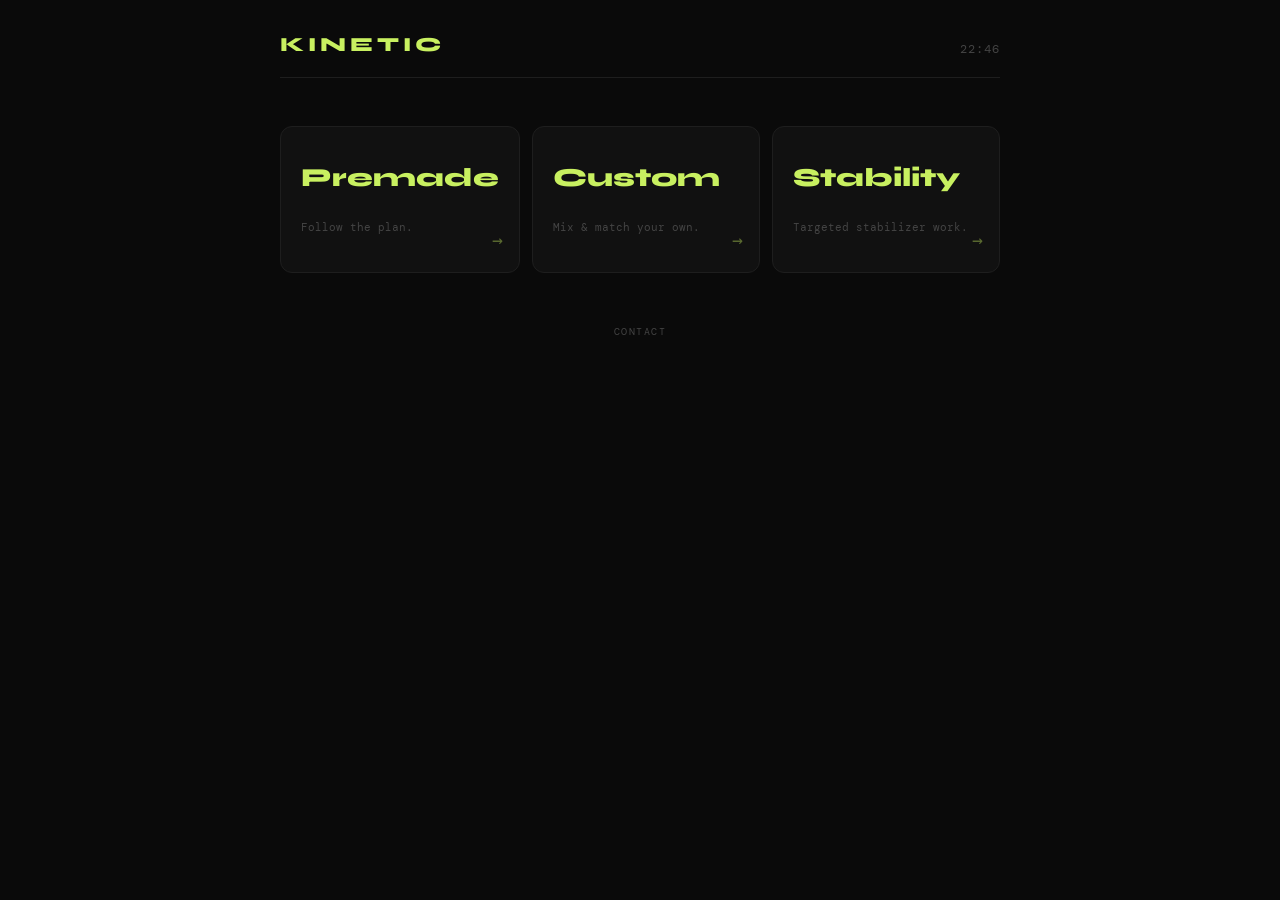
==== index.html @ b3df5d95 "add fav icon" ====
<!doctype html>
<html lang="en">
  <head>
    <meta charset="UTF-8" />
    <meta name="viewport" content="width=device-width, initial-scale=1.0" />
    <title>KINETIC</title>
    <link rel="stylesheet" href="style.css" />
    <link rel="icon" type="image/x-icon" href="kinetic.png" />
  </head>
  <body class="landing">
    <header>
      <div class="logo">KINETIC</div>
      <div id="clock">--:--</div>
    </header>

    <div class="container">
      <div class="landing-cards">
        <a href="premade.html" class="landing-card">
          <!-- <div class="card-eyebrow">PREMADE</div> -->
          <div class="card-title">Premade</div>
          <div class="card-desc">Follow the plan.</div>
          <span class="card-arrow">→</span>
        </a>
        <a href="builder.html" class="landing-card">
          <!-- <div class="card-eyebrow">BUILD</div> -->
          <div class="card-title">Custom</div>
          <div class="card-desc">Mix &amp; match your own.</div>
          <span class="card-arrow">→</span>
        </a>
        <a href="stability.html" class="landing-card">
          <div class="card-title">Stability</div>
          <div class="card-desc">Targeted stabilizer work.</div>
          <span class="card-arrow">→</span>
        </a>
      </div>
    </div>

    <button class="contact-btn" onclick="openContact()">contact</button>

    <div
      class="contact-overlay"
      id="contact-overlay"
      onclick="closeContact(event)"
    >
      <div class="contact-modal">
        <div class="contact-header">
          <span class="contact-title">Get in touch</span>
          <button class="contact-close" onclick="closeContact()">×</button>
        </div>
        <form id="contact-form" onsubmit="submitContact(event)">
          <input
            type="hidden"
            name="access_key"
            value="8ed04ea0-6265-4629-af50-b87884f7a27f"
          />
          <input type="hidden" name="subject" value="KINETIC — Contact" />
          <input
            class="contact-input"
            type="text"
            name="name"
            placeholder="your name"
            required
            autocomplete="off"
          />
          <input
            class="contact-input"
            type="email"
            name="email"
            placeholder="your email"
            required
            autocomplete="off"
          />
          <textarea
            class="contact-input contact-textarea"
            name="message"
            placeholder="message"
            required
          ></textarea>
          <button class="contact-submit" type="submit">send →</button>
        </form>
        <div class="contact-success" id="contact-success">message sent ✓</div>
      </div>
    </div>

    <script>
      function updateClock() {
        var now = new Date();
        document.getElementById("clock").textContent =
          String(now.getHours()).padStart(2, "0") +
          ":" +
          String(now.getMinutes()).padStart(2, "0");
      }
      updateClock();
      setInterval(updateClock, 10000);

      function openContact() {
        document.getElementById("contact-overlay").classList.add("open");
      }
      function closeContact(e) {
        if (
          !e ||
          e.target === document.getElementById("contact-overlay") ||
          !e.target.closest
        ) {
          document.getElementById("contact-overlay").classList.remove("open");
        }
      }
      async function submitContact(e) {
        e.preventDefault();
        var form = document.getElementById("contact-form");
        var btn = form.querySelector(".contact-submit");
        btn.textContent = "sending...";
        btn.disabled = true;
        var res = await fetch("https://api.web3forms.com/submit", {
          method: "POST",
          body: new FormData(form),
        });
        if (res.ok) {
          form.style.display = "none";
          document.getElementById("contact-success").style.display = "block";
        } else {
          btn.textContent = "try again";
          btn.disabled = false;
        }
      }
    </script>
  </body>
</html>
---- style.css ----
@import url("https://fonts.googleapis.com/css2?family=DM+Mono:wght@300;400;500&family=Syne:wght@700;800&display=swap");

*,
*::before,
*::after {
  box-sizing: border-box;
  margin: 0;
  padding: 0;
}

:root {
  --bg: #0a0a0a;
  --surface: #111;
  --line: #1e1e1e;
  --muted: #444;
  --text: #e8e4dc;
  --accent: #c8f060;
  --warn: #ff6b35;
  --done: #3a3a3a;
  --warn-surface: #130f0f;
  --warn-border: #2a1a1a;
  --warn-line: #1e1616;
}

body {
  background: var(--bg);
  color: var(--text);
  font-family: "DM Mono", monospace;
  min-height: 100vh;
  display: flex;
  flex-direction: column;
  align-items: center;
  padding: 0 16px 60px;
}

header {
  width: 100%;
  max-width: 480px;
  padding: 32px 0 20px;
  display: flex;
  justify-content: space-between;
  align-items: flex-end;
  border-bottom: 1px solid var(--line);
  margin-bottom: 28px;
}

.logo {
  font-family: "Syne", sans-serif;
  font-size: 20px;
  font-weight: 800;
  letter-spacing: 0.2em;
  color: var(--accent);
}

#clock {
  font-size: 12px;
  color: var(--muted);
  letter-spacing: 0.08em;
}

.slot-label {
  font-size: 10px;
  letter-spacing: 0.15em;
  text-transform: uppercase;
  color: var(--muted);
  margin-bottom: 10px;
}

.slot-title {
  font-family: "Syne", sans-serif;
  font-size: 28px;
  font-weight: 800;
  color: var(--accent);
  margin-bottom: 24px;
  line-height: 1;
}

.container {
  width: 100%;
  max-width: 480px;
}

/* TAB BAR */
.tabs {
  display: flex;
  gap: 6px;
  margin-bottom: 28px;
}

.tab {
  flex: 1;
  padding: 10px 8px;
  background: var(--surface);
  border: 1px solid var(--line);
  border-radius: 6px;
  font-family: "DM Mono", monospace;
  font-size: 11px;
  letter-spacing: 0.05em;
  color: var(--muted);
  cursor: pointer;
  text-align: center;
  transition: all 0.15s;
}

.tab:hover {
  border-color: #333;
  color: var(--text);
}

.tab.active {
  background: var(--accent);
  color: #0a0a0a;
  border-color: var(--accent);
  font-weight: 500;
}

/* EXERCISE BLOCK */
.block {
  margin-bottom: 6px;
}

.ex {
  background: var(--surface);
  border: 1px solid var(--line);
  border-radius: 8px;
  overflow: hidden;
  transition: border-color 0.2s;
}

.ex.done {
  opacity: 0.4;
}
.ex.done .ex-head {
  text-decoration: line-through;
  color: var(--muted);
}

.ex-head {
  display: flex;
  align-items: center;
  padding: 14px 16px;
  cursor: pointer;
  gap: 12px;
  user-select: none;
}

.ex-head:hover .ex-name {
  color: var(--accent);
}

.ex-num {
  font-size: 10px;
  color: var(--muted);
  width: 18px;
  flex-shrink: 0;
}

.ex-name {
  flex: 1;
  font-size: 14px;
  font-weight: 500;
  letter-spacing: 0.02em;
  transition: color 0.15s;
}

.ex-spec {
  font-size: 11px;
  color: var(--accent);
  letter-spacing: 0.04em;
  flex-shrink: 0;
}

.ex-done-btn {
  width: 22px;
  height: 22px;
  border-radius: 50%;
  border: 1.5px solid var(--muted);
  background: none;
  cursor: pointer;
  flex-shrink: 0;
  display: flex;
  align-items: center;
  justify-content: center;
  transition: all 0.15s;
  color: transparent;
  font-size: 11px;
}

.ex-done-btn:hover {
  border-color: var(--accent);
}
.ex.done .ex-done-btn {
  background: var(--done);
  border-color: var(--done);
  color: var(--muted);
}

.ex-notes {
  font-size: 10px;
  color: var(--muted);
  padding: 0 16px 12px 46px;
  line-height: 1.5;
  letter-spacing: 0.02em;
}

/* SECTION HEADERS */
.section-header {
  font-size: 9px;
  letter-spacing: 0.2em;
  color: var(--muted);
  text-transform: uppercase;
  padding: 20px 0 8px;
  border-bottom: 1px solid var(--line);
  margin-bottom: 6px;
}

.section-header.first {
  padding-top: 0;
}

.ex-rehab {
  border-left: 2px solid var(--accent);
}

/* DRAG */
.drag-handle {
  font-size: 13px;
  color: var(--text);
  opacity: 0.7;
  cursor: grab;
  flex-shrink: 0;
  width: 16px;
  text-align: center;
  touch-action: none;
  user-select: none;
  transition: opacity 0.15s;
}

.ex-head:hover .drag-handle {
  opacity: 1;
}

.block.dragging {
  opacity: 0.35;
}

.block.drag-over .ex {
  border-color: var(--accent);
}

.ex-custom {
  border-left: 2px solid var(--muted);
}

.ex-delete-btn {
  width: 18px;
  height: 18px;
  border: none;
  background: none;
  cursor: pointer;
  color: var(--muted);
  font-size: 14px;
  flex-shrink: 0;
  display: flex;
  align-items: center;
  justify-content: center;
  opacity: 0.4;
  padding: 0;
  transition: all 0.15s;
}

.ex-delete-btn:hover {
  color: var(--warn);
  opacity: 1;
}

/* ADD EXERCISE */
.add-ex-btn {
  display: block;
  width: 100%;
  margin-top: 6px;
  padding: 10px;
  background: none;
  border: 1px dashed var(--line);
  border-radius: 8px;
  color: var(--muted);
  font-family: "DM Mono", monospace;
  font-size: 11px;
  letter-spacing: 0.1em;
  cursor: pointer;
  transition: all 0.15s;
}

.add-ex-btn:hover {
  border-color: var(--accent);
  color: var(--accent);
}

.add-ex-form {
  margin-top: 6px;
  padding: 14px 16px;
  background: var(--surface);
  border: 1px solid var(--accent);
  border-radius: 8px;
  display: flex;
  flex-direction: column;
  gap: 12px;
}

.add-ex-input {
  background: none;
  border: none;
  border-bottom: 1px solid var(--line);
  color: var(--text);
  font-family: "DM Mono", monospace;
  font-size: 13px;
  padding: 6px 0;
  outline: none;
  width: 100%;
  transition: border-color 0.15s;
}

.add-ex-input:focus {
  border-bottom-color: var(--accent);
}

.add-ex-input::placeholder {
  color: var(--muted);
  font-size: 11px;
  letter-spacing: 0.05em;
}

.add-ex-actions {
  display: flex;
  gap: 8px;
  justify-content: flex-end;
}

.add-ex-confirm {
  padding: 6px 16px;
  background: var(--accent);
  color: #0a0a0a;
  border: none;
  border-radius: 4px;
  font-family: "DM Mono", monospace;
  font-size: 11px;
  font-weight: 500;
  cursor: pointer;
  letter-spacing: 0.05em;
}

.add-ex-cancel {
  padding: 6px 16px;
  background: none;
  color: var(--muted);
  border: 1px solid var(--line);
  border-radius: 4px;
  font-family: "DM Mono", monospace;
  font-size: 11px;
  cursor: pointer;
  letter-spacing: 0.05em;
  transition: color 0.15s;
}

.add-ex-cancel:hover {
  color: var(--text);
}

.hidden-note {
  font-size: 10px;
  color: var(--muted);
  letter-spacing: 0.1em;
  text-align: center;
  padding: 12px 0 4px;
  cursor: pointer;
  transition: color 0.15s;
}

.hidden-note:hover {
  color: var(--accent);
}

/* AVOID SECTION */
.avoid-block {
  margin-top: 24px;
  padding: 14px 16px;
  border: 1px solid var(--warn-border);
  border-radius: 8px;
  background: var(--warn-surface);
}

.avoid-label {
  font-size: 10px;
  letter-spacing: 0.15em;
  color: var(--warn);
  text-transform: uppercase;
  margin-bottom: 10px;
}

.avoid-item {
  font-size: 12px;
  color: #888;
  padding: 4px 0;
  border-bottom: 1px solid var(--warn-line);
  display: flex;
  gap: 8px;
  align-items: center;
}

.avoid-item:last-child {
  border-bottom: none;
}
.avoid-item::before {
  content: "—";
  color: var(--warn);
  opacity: 0.5;
}

/* PROGRESS BAR */
.progress-wrap {
  margin-bottom: 24px;
}

.progress-bar {
  height: 2px;
  background: var(--line);
  border-radius: 2px;
  overflow: hidden;
  margin-bottom: 6px;
}

.progress-fill {
  height: 100%;
  background: var(--accent);
  border-radius: 2px;
  transition: width 0.3s ease;
}

.progress-text {
  font-size: 11px;
  color: var(--muted);
}

/* SIGNAL */
.signal {
  display: flex;
  gap: 6px;
  margin-top: 28px;
}

.signal-item {
  flex: 1;
  padding: 12px 10px;
  background: var(--surface);
  border: 1px solid var(--line);
  border-radius: 6px;
  font-size: 11px;
  color: var(--muted);
  text-align: center;
  line-height: 1.4;
}

.signal-item strong {
  display: block;
  font-size: 10px;
  letter-spacing: 0.1em;
  text-transform: uppercase;
  color: #555;
  margin-bottom: 4px;
}

.reset-btn {
  display: block;
  width: 100%;
  margin-top: 20px;
  padding: 12px;
  background: none;
  border: 1px solid var(--line);
  border-radius: 6px;
  color: var(--muted);
  font-family: "DM Mono", monospace;
  font-size: 11px;
  letter-spacing: 0.1em;
  cursor: pointer;
  transition: all 0.15s;
}

.reset-btn:hover {
  border-color: #444;
  color: var(--text);
}

.hidden {
  display: none !important;
}

/* ─── LANDING PAGE ─────────────────────────────────────────────────────────── */

body.landing {
  padding-bottom: 40px;
}

body.landing .container {
  display: flex;
  flex-direction: column;
  max-width: 480px;
}

body.landing header {
  max-width: 480px;
}

.landing-cards {
  display: flex;
  flex-direction: column;
  gap: 12px;
  padding: 20px 0;
}

.landing-card {
  text-decoration: none;
  display: flex;
  flex-direction: row;
  align-items: center;
  background: var(--surface);
  border: 1px solid var(--line);
  border-radius: 12px;
  padding: 28px 24px;
  position: relative;
  transition: border-color 0.2s;
  gap: 16px;
}

@media (min-width: 640px) {
  body.landing .container,
  body.landing header {
    max-width: 720px;
  }

  .landing-cards {
    flex-direction: row;
  }

  .landing-card {
    flex: 1;
    flex-direction: column;
    align-items: flex-start;
    padding: 38px 20px 36px;
  }
}

.landing-card:hover {
  border-color: var(--accent);
}

.landing-card:active {
  opacity: 0.8;
}

.card-eyebrow {
  font-family: "DM Mono", monospace;
  font-size: 9px;
  letter-spacing: 0.2em;
  text-transform: uppercase;
  color: var(--muted);
  margin-bottom: 10px;
}

.card-title {
  font-family: "Syne", sans-serif;
  font-size: 22px;
  font-weight: 800;
  color: var(--accent);
  line-height: 1;
  margin-bottom: 6px;
}

@media (min-width: 640px) {
  .card-title {
    font-size: 26px;
    margin-bottom: 12px;
  }
}

.card-desc {
  font-family: "DM Mono", monospace;
  font-size: 11px;
  color: var(--muted);
  line-height: 1.5;
}

.card-arrow {
  margin-left: auto;
  font-size: 18px;
  color: var(--accent);
  opacity: 0.4;
  transition: opacity 0.15s;
  flex-shrink: 0;
}

.landing-card:hover .card-arrow {
  opacity: 1;
}

@media (min-width: 640px) {
  .card-arrow {
    position: absolute;
    right: 16px;
    bottom: 20px;
    margin-left: 0;
  }
}

/* ─── NAVIGATION ───────────────────────────────────────────────────────────── */

.back-btn {
  text-decoration: none;
  color: var(--muted);
  font-size: 18px;
  transition: color 0.15s;
  padding-right: 12px;
}

.back-btn:hover {
  color: var(--text);
}

/* ─── BUILDER — FILTER PILLS ───────────────────────────────────────────────── */

.filter-pills {
  display: flex;
  gap: 6px;
  flex-wrap: nowrap;
  overflow-x: auto;
  margin-bottom: 16px;
  scrollbar-width: none;
  -ms-overflow-style: none;
}

.filter-pills::-webkit-scrollbar {
  display: none;
}

.filter-pill {
  padding: 6px 12px;
  background: var(--surface);
  border: 1px solid var(--line);
  border-radius: 20px;
  font-family: "DM Mono", monospace;
  font-size: 10px;
  letter-spacing: 0.08em;
  color: var(--muted);
  cursor: pointer;
  transition: all 0.15s;
  flex-shrink: 0;
  white-space: nowrap;
}

.filter-pill:hover {
  border-color: #333;
  color: var(--text);
}

.filter-pill.active {
  background: var(--accent);
  color: #0a0a0a;
  border-color: var(--accent);
  font-weight: 500;
}

/* ─── BUILDER — SEARCH ─────────────────────────────────────────────────────── */

.search-wrap {
  position: relative;
  margin-bottom: 16px;
}

.search-input {
  width: 100%;
  background: var(--surface);
  border: 1px solid var(--line);
  border-radius: 8px;
  padding: 12px 16px;
  color: var(--text);
  font-family: "DM Mono", monospace;
  font-size: 13px;
  outline: none;
  transition: border-color 0.15s;
}

.search-input:focus {
  border-color: var(--accent);
}

.search-input::placeholder {
  color: var(--muted);
  font-size: 11px;
}

/* ─── BUILDER — RESULTS ────────────────────────────────────────────────────── */

.search-section {
  margin-top: 32px;
  border-top: 1px solid var(--line);
  padding-top: 24px;
}

.search-results {
  max-height: 340px;
  overflow-y: auto;
  margin-bottom: 8px;
  scrollbar-width: thin;
  scrollbar-color: var(--line) transparent;
}

.search-results::-webkit-scrollbar {
  width: 3px;
}

.search-results::-webkit-scrollbar-track {
  background: transparent;
}

.search-results::-webkit-scrollbar-thumb {
  background: var(--line);
  border-radius: 2px;
}

.result-item {
  display: flex;
  align-items: center;
  gap: 10px;
  padding: 10px 14px;
  background: var(--surface);
  border: 1px solid var(--line);
  border-radius: 6px;
  margin-bottom: 4px;
  cursor: pointer;
  transition: all 0.15s;
}

.result-item:hover {
  border-color: var(--accent);
}

.result-name {
  flex: 1;
  font-size: 13px;
  font-weight: 500;
  color: var(--text);
}

.result-muscle {
  font-size: 10px;
  letter-spacing: 0.08em;
  color: var(--muted);
  flex-shrink: 0;
}

.result-add {
  width: 22px;
  height: 22px;
  border-radius: 50%;
  border: 1.5px solid var(--muted);
  background: none;
  cursor: pointer;
  color: var(--muted);
  font-size: 14px;
  display: flex;
  align-items: center;
  justify-content: center;
  flex-shrink: 0;
  transition: all 0.15s;
}

.result-item:hover .result-add {
  border-color: var(--accent);
  color: var(--accent);
}

.results-count {
  font-size: 10px;
  color: var(--muted);
  letter-spacing: 0.1em;
  padding: 4px 0 8px;
}

.results-empty {
  font-size: 11px;
  color: var(--muted);
  text-align: center;
  padding: 20px 0;
}

/* ─── BUILDER — SESSION ────────────────────────────────────────────────────── */

.session-divider {
  font-size: 9px;
  letter-spacing: 0.2em;
  color: var(--muted);
  text-transform: uppercase;
  padding: 20px 0 12px;
  border-bottom: 1px solid var(--line);
  margin-bottom: 8px;
}

.empty-session {
  font-size: 11px;
  color: var(--muted);
  text-align: center;
  padding: 28px 0;
  letter-spacing: 0.05em;
}

.spec-edit-input {
  background: none;
  border: none;
  border-bottom: 1px solid var(--accent);
  color: var(--accent);
  font-family: "DM Mono", monospace;
  font-size: 11px;
  letter-spacing: 0.04em;
  outline: none;
  width: 80px;
  padding: 0;
}

/* ─── CONTACT ──────────────────────────────────────────────────────────────── */

.contact-btn {
  display: block;
  margin: 32px auto 0;
  padding: 0;
  background: none;
  border: none;
  color: var(--muted);
  font-family: "DM Mono", monospace;
  font-size: 10px;
  letter-spacing: 0.15em;
  text-transform: uppercase;
  cursor: pointer;
  transition: color 0.15s;
}

.contact-btn:hover {
  color: var(--text);
}

.contact-overlay {
  display: none;
  position: fixed;
  inset: 0;
  background: rgba(0, 0, 0, 0.7);
  z-index: 100;
  align-items: center;
  justify-content: center;
  padding: 24px;
}

.contact-overlay.open {
  display: flex;
}

.contact-modal {
  background: var(--surface);
  border: 1px solid var(--line);
  border-radius: 12px;
  padding: 28px 24px;
  width: 100%;
  max-width: 420px;
}

.contact-header {
  display: flex;
  justify-content: space-between;
  align-items: center;
  margin-bottom: 24px;
}

.contact-title {
  font-family: "Syne", sans-serif;
  font-size: 20px;
  font-weight: 800;
  color: var(--accent);
}

.contact-close {
  background: none;
  border: none;
  color: var(--muted);
  font-size: 20px;
  cursor: pointer;
  padding: 0;
  line-height: 1;
  transition: color 0.15s;
}

.contact-close:hover {
  color: var(--text);
}

.contact-input {
  display: block;
  width: 100%;
  background: var(--bg);
  border: 1px solid var(--line);
  border-radius: 6px;
  padding: 11px 14px;
  color: var(--text);
  font-family: "DM Mono", monospace;
  font-size: 12px;
  outline: none;
  margin-bottom: 10px;
  transition: border-color 0.15s;
  box-sizing: border-box;
}

.contact-input:focus {
  border-color: var(--accent);
}

.contact-input::placeholder {
  color: var(--muted);
}

.contact-textarea {
  resize: vertical;
  min-height: 90px;
}

.contact-submit {
  width: 100%;
  padding: 12px;
  background: var(--accent);
  color: #0a0a0a;
  border: none;
  border-radius: 6px;
  font-family: "DM Mono", monospace;
  font-size: 12px;
  font-weight: 500;
  letter-spacing: 0.08em;
  cursor: pointer;
  margin-top: 4px;
  transition: opacity 0.15s;
}

.contact-submit:disabled {
  opacity: 0.5;
  cursor: default;
}

.contact-success {
  display: none;
  text-align: center;
  padding: 20px 0 4px;
  font-size: 13px;
  color: var(--accent);
  letter-spacing: 0.05em;
}
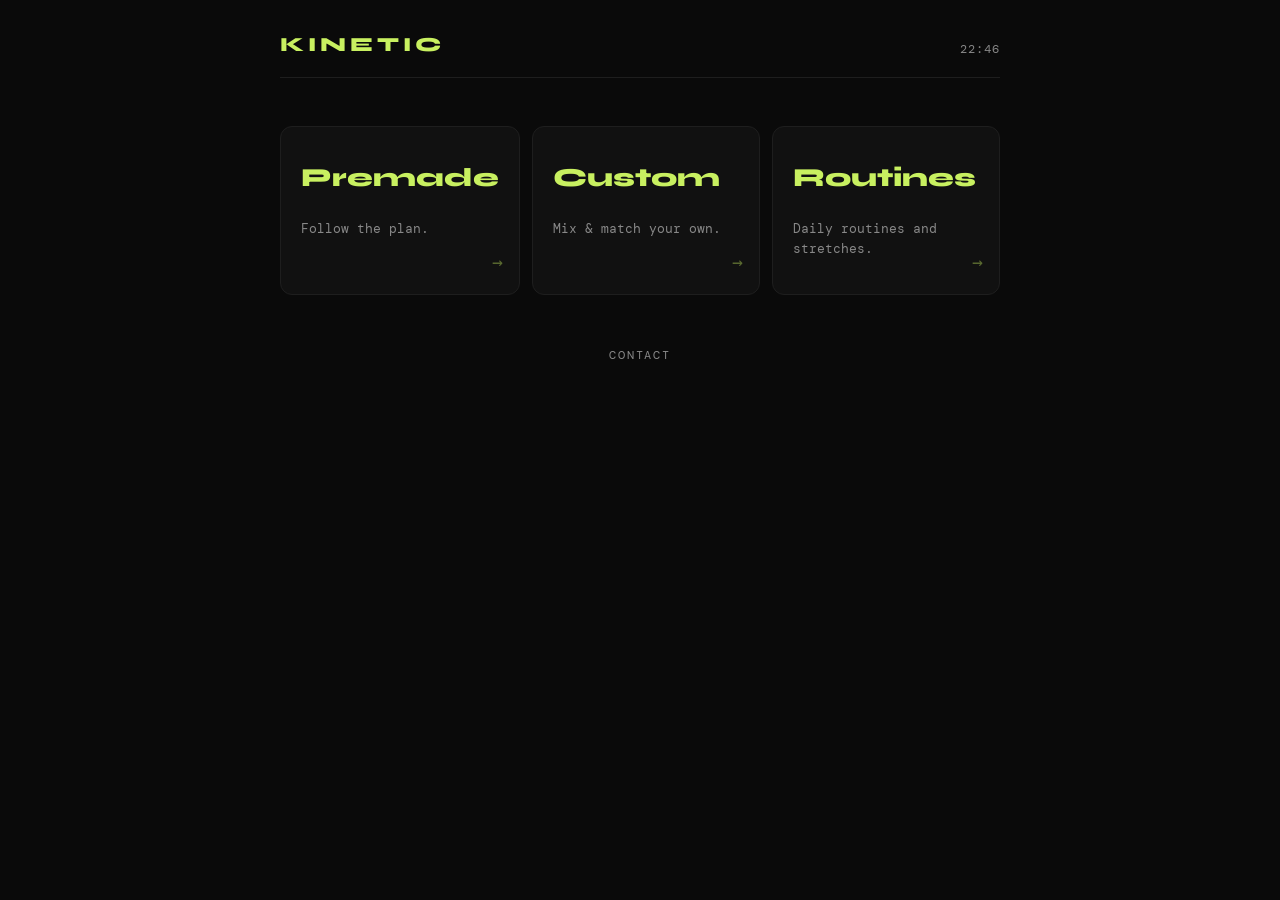
==== commit c0031ba6: "add my routines, phase 1 history and ui cleanup - rename stability page to routines and add routine " ====
--- a/index.html
+++ b/index.html
@@ -4,6 +4,9 @@
     <meta charset="UTF-8" />
     <meta name="viewport" content="width=device-width, initial-scale=1.0" />
     <title>KINETIC</title>
+    <link rel="preconnect" href="https://fonts.googleapis.com" />
+    <link rel="preconnect" href="https://fonts.gstatic.com" crossorigin />
+    <link rel="stylesheet" href="https://fonts.googleapis.com/css2?family=DM+Mono:wght@300;400;500&family=Syne:wght@700;800&display=swap" />
     <link rel="stylesheet" href="style.css" />
     <link rel="icon" type="image/x-icon" href="kinetic.png" />
   </head>
@@ -27,9 +30,9 @@
           <div class="card-desc">Mix &amp; match your own.</div>
           <span class="card-arrow">→</span>
         </a>
-        <a href="stability.html" class="landing-card">
-          <div class="card-title">Stability</div>
-          <div class="card-desc">Targeted stabilizer work.</div>
+        <a href="routines.html" class="landing-card">
+          <div class="card-title">Routines</div>
+          <div class="card-desc">Daily routines and stretches.</div>
           <span class="card-arrow">→</span>
         </a>
       </div>
--- a/style.css
+++ b/style.css
@@ -1,5 +1,3 @@
-@import url("https://fonts.googleapis.com/css2?family=DM+Mono:wght@300;400;500&family=Syne:wght@700;800&display=swap");
-
 *,
 *::before,
 *::after {
@@ -12,14 +10,20 @@
   --bg: #0a0a0a;
   --surface: #111;
   --line: #1e1e1e;
-  --muted: #444;
+  --muted: #888;
   --text: #e8e4dc;
   --accent: #c8f060;
   --warn: #ff6b35;
+  --signal: #ff2d2d;
   --done: #3a3a3a;
   --warn-surface: #130f0f;
   --warn-border: #2a1a1a;
   --warn-line: #1e1616;
+  --line-strong: #333;
+  --line-hover: #444;
+  --on-accent: #0a0a0a;
+  --fs-xs: 12px;
+  --fs-sm: 13px;
 }
 
 body {
@@ -59,7 +63,7 @@
 }
 
 .slot-label {
-  font-size: 10px;
+  font-size: var(--fs-xs);
   letter-spacing: 0.15em;
   text-transform: uppercase;
   color: var(--muted);
@@ -89,12 +93,13 @@
 
 .tab {
   flex: 1;
-  padding: 10px 8px;
+  padding: 10px 4px;
+  white-space: nowrap;
   background: var(--surface);
   border: 1px solid var(--line);
   border-radius: 6px;
   font-family: "DM Mono", monospace;
-  font-size: 11px;
+  font-size: var(--fs-xs);
   letter-spacing: 0.05em;
   color: var(--muted);
   cursor: pointer;
@@ -103,13 +108,13 @@
 }
 
 .tab:hover {
-  border-color: #333;
+  border-color: var(--line-strong);
   color: var(--text);
 }
 
 .tab.active {
   background: var(--accent);
-  color: #0a0a0a;
+  color: var(--on-accent);
   border-color: var(--accent);
   font-weight: 500;
 }
@@ -149,7 +154,7 @@
 }
 
 .ex-num {
-  font-size: 10px;
+  font-size: var(--fs-xs);
   color: var(--muted);
   width: 18px;
   flex-shrink: 0;
@@ -164,39 +169,52 @@
 }
 
 .ex-spec {
-  font-size: 11px;
+  font-size: var(--fs-xs);
   color: var(--accent);
   letter-spacing: 0.04em;
   flex-shrink: 0;
 }
 
 .ex-done-btn {
-  width: 22px;
-  height: 22px;
+  position: relative;
+  isolation: isolate;
+  width: 40px;
+  height: 40px;
+  margin: -9px -9px -9px 0;
+  border: none;
+  background: none;
+  cursor: pointer;
+  flex-shrink: 0;
+  display: flex;
+  align-items: center;
+  justify-content: center;
+  color: transparent;
+  font-size: var(--fs-xs);
+}
+
+.ex-done-btn::before {
+  content: "";
+  position: absolute;
+  inset: 9px;
+  z-index: -1;
   border-radius: 50%;
   border: 1.5px solid var(--muted);
-  background: none;
-  cursor: pointer;
-  flex-shrink: 0;
-  display: flex;
-  align-items: center;
-  justify-content: center;
   transition: all 0.15s;
-  color: transparent;
-  font-size: 11px;
-}
-
-.ex-done-btn:hover {
+}
+
+.ex-done-btn:hover::before {
   border-color: var(--accent);
 }
 .ex.done .ex-done-btn {
+  color: var(--muted);
+}
+.ex.done .ex-done-btn::before {
   background: var(--done);
   border-color: var(--done);
-  color: var(--muted);
 }
 
 .ex-notes {
-  font-size: 10px;
+  font-size: var(--fs-sm);
   color: var(--muted);
   padding: 0 16px 12px 46px;
   line-height: 1.5;
@@ -205,9 +223,10 @@
 
 /* SECTION HEADERS */
 .section-header {
-  font-size: 9px;
+  font-size: 14px;
+  font-weight: 700;
   letter-spacing: 0.2em;
-  color: var(--muted);
+  color: var(--text);
   text-transform: uppercase;
   padding: 20px 0 8px;
   border-bottom: 1px solid var(--line);
@@ -220,6 +239,29 @@
 
 .ex-rehab {
   border-left: 2px solid var(--accent);
+}
+
+.previous-divider {
+  font-size: var(--fs-xs);
+  letter-spacing: 0.2em;
+  color: var(--muted);
+  text-transform: uppercase;
+  padding: 16px 0 8px;
+  border-top: 1px dashed var(--line);
+  margin-top: 10px;
+}
+
+.ex-previous {
+  opacity: 0.45;
+  margin-bottom: 4px;
+}
+
+.ex-previous .ex-head {
+  cursor: default;
+}
+
+.ex-previous .ex-notes {
+  padding-left: 16px;
 }
 
 /* DRAG */
@@ -253,18 +295,19 @@
 }
 
 .ex-delete-btn {
-  width: 18px;
-  height: 18px;
+  width: 40px;
+  height: 40px;
+  margin: -9px 0;
   border: none;
   background: none;
   cursor: pointer;
   color: var(--muted);
-  font-size: 14px;
+  font-size: 16px;
   flex-shrink: 0;
   display: flex;
   align-items: center;
   justify-content: center;
-  opacity: 0.4;
+  opacity: 0.6;
   padding: 0;
   transition: all 0.15s;
 }
@@ -285,7 +328,7 @@
   border-radius: 8px;
   color: var(--muted);
   font-family: "DM Mono", monospace;
-  font-size: 11px;
+  font-size: var(--fs-xs);
   letter-spacing: 0.1em;
   cursor: pointer;
   transition: all 0.15s;
@@ -326,7 +369,7 @@
 
 .add-ex-input::placeholder {
   color: var(--muted);
-  font-size: 11px;
+  font-size: var(--fs-xs);
   letter-spacing: 0.05em;
 }
 
@@ -339,11 +382,11 @@
 .add-ex-confirm {
   padding: 6px 16px;
   background: var(--accent);
-  color: #0a0a0a;
+  color: var(--on-accent);
   border: none;
   border-radius: 4px;
   font-family: "DM Mono", monospace;
-  font-size: 11px;
+  font-size: var(--fs-xs);
   font-weight: 500;
   cursor: pointer;
   letter-spacing: 0.05em;
@@ -356,7 +399,7 @@
   border: 1px solid var(--line);
   border-radius: 4px;
   font-family: "DM Mono", monospace;
-  font-size: 11px;
+  font-size: var(--fs-xs);
   cursor: pointer;
   letter-spacing: 0.05em;
   transition: color 0.15s;
@@ -367,7 +410,7 @@
 }
 
 .hidden-note {
-  font-size: 10px;
+  font-size: var(--fs-xs);
   color: var(--muted);
   letter-spacing: 0.1em;
   text-align: center;
@@ -390,7 +433,7 @@
 }
 
 .avoid-label {
-  font-size: 10px;
+  font-size: var(--fs-xs);
   letter-spacing: 0.15em;
   color: var(--warn);
   text-transform: uppercase;
@@ -398,8 +441,8 @@
 }
 
 .avoid-item {
-  font-size: 12px;
-  color: #888;
+  font-size: var(--fs-sm);
+  color: var(--muted);
   padding: 4px 0;
   border-bottom: 1px solid var(--warn-line);
   display: flex;
@@ -437,36 +480,8 @@
 }
 
 .progress-text {
-  font-size: 11px;
-  color: var(--muted);
-}
-
-/* SIGNAL */
-.signal {
-  display: flex;
-  gap: 6px;
-  margin-top: 28px;
-}
-
-.signal-item {
-  flex: 1;
-  padding: 12px 10px;
-  background: var(--surface);
-  border: 1px solid var(--line);
-  border-radius: 6px;
-  font-size: 11px;
-  color: var(--muted);
-  text-align: center;
-  line-height: 1.4;
-}
-
-.signal-item strong {
-  display: block;
-  font-size: 10px;
-  letter-spacing: 0.1em;
-  text-transform: uppercase;
-  color: #555;
-  margin-bottom: 4px;
+  font-size: var(--fs-sm);
+  color: var(--muted);
 }
 
 .reset-btn {
@@ -479,19 +494,46 @@
   border-radius: 6px;
   color: var(--muted);
   font-family: "DM Mono", monospace;
-  font-size: 11px;
+  font-size: var(--fs-xs);
   letter-spacing: 0.1em;
   cursor: pointer;
   transition: all 0.15s;
 }
 
 .reset-btn:hover {
-  border-color: #444;
+  border-color: var(--line-hover);
   color: var(--text);
 }
 
 .hidden {
   display: none !important;
+}
+
+:where(a, button, input, textarea, [tabindex]):focus-visible {
+  outline: 2px solid var(--accent);
+  outline-offset: 2px;
+}
+
+@media (max-width: 480px) {
+  .ex-head {
+    display: grid;
+    grid-template-columns: 16px 18px 1fr auto auto;
+    grid-template-areas:
+      "handle num name del done"
+      "handle num spec del done";
+    column-gap: 10px;
+    row-gap: 3px;
+  }
+  .ex-head .drag-handle { grid-area: handle; }
+  .ex-head .ex-num { grid-area: num; }
+  .ex-head .ex-name { grid-area: name; }
+  .ex-head .ex-spec { grid-area: spec; justify-self: start; }
+  .ex-head .ex-delete-btn { grid-area: del; }
+  .ex-head .ex-done-btn { grid-area: done; }
+  .ex-previous .ex-head {
+    grid-template-columns: 1fr;
+    grid-template-areas: "name" "spec";
+  }
 }
 
 /* ─── LANDING PAGE ─────────────────────────────────────────────────────────── */
@@ -559,7 +601,7 @@
 
 .card-eyebrow {
   font-family: "DM Mono", monospace;
-  font-size: 9px;
+  font-size: var(--fs-xs);
   letter-spacing: 0.2em;
   text-transform: uppercase;
   color: var(--muted);
@@ -584,7 +626,7 @@
 
 .card-desc {
   font-family: "DM Mono", monospace;
-  font-size: 11px;
+  font-size: var(--fs-sm);
   color: var(--muted);
   line-height: 1.5;
 }
@@ -647,7 +689,7 @@
   border: 1px solid var(--line);
   border-radius: 20px;
   font-family: "DM Mono", monospace;
-  font-size: 10px;
+  font-size: var(--fs-xs);
   letter-spacing: 0.08em;
   color: var(--muted);
   cursor: pointer;
@@ -657,13 +699,13 @@
 }
 
 .filter-pill:hover {
-  border-color: #333;
+  border-color: var(--line-strong);
   color: var(--text);
 }
 
 .filter-pill.active {
   background: var(--accent);
-  color: #0a0a0a;
+  color: var(--on-accent);
   border-color: var(--accent);
   font-weight: 500;
 }
@@ -694,7 +736,7 @@
 
 .search-input::placeholder {
   color: var(--muted);
-  font-size: 11px;
+  font-size: var(--fs-xs);
 }
 
 /* ─── BUILDER — RESULTS ────────────────────────────────────────────────────── */
@@ -751,7 +793,7 @@
 }
 
 .result-muscle {
-  font-size: 10px;
+  font-size: var(--fs-xs);
   letter-spacing: 0.08em;
   color: var(--muted);
   flex-shrink: 0;
@@ -779,14 +821,14 @@
 }
 
 .results-count {
-  font-size: 10px;
+  font-size: var(--fs-xs);
   color: var(--muted);
   letter-spacing: 0.1em;
   padding: 4px 0 8px;
 }
 
 .results-empty {
-  font-size: 11px;
+  font-size: var(--fs-sm);
   color: var(--muted);
   text-align: center;
   padding: 20px 0;
@@ -795,7 +837,7 @@
 /* ─── BUILDER — SESSION ────────────────────────────────────────────────────── */
 
 .session-divider {
-  font-size: 9px;
+  font-size: var(--fs-xs);
   letter-spacing: 0.2em;
   color: var(--muted);
   text-transform: uppercase;
@@ -804,8 +846,53 @@
   margin-bottom: 8px;
 }
 
+.routines-divider {
+  padding-top: 0;
+}
+
+.routines {
+  display: grid;
+  grid-template-columns: repeat(auto-fill, minmax(180px, 1fr));
+  gap: 8px;
+  margin-bottom: 8px;
+}
+
+.routine-card {
+  display: flex;
+  flex-direction: column;
+  align-items: flex-start;
+  gap: 6px;
+  padding: 16px;
+  background: var(--surface);
+  border: 1px solid var(--line);
+  border-radius: 8px;
+  color: var(--text);
+  font-family: "DM Mono", monospace;
+  text-align: left;
+  cursor: pointer;
+  transition: border-color 0.15s;
+}
+
+.routine-card:hover {
+  border-color: var(--accent);
+}
+
+.routine-name {
+  font-family: "Syne", sans-serif;
+  font-size: 18px;
+  font-weight: 800;
+  color: var(--accent);
+  line-height: 1.1;
+}
+
+.routine-count {
+  font-size: var(--fs-xs);
+  color: var(--muted);
+  letter-spacing: 0.05em;
+}
+
 .empty-session {
-  font-size: 11px;
+  font-size: var(--fs-sm);
   color: var(--muted);
   text-align: center;
   padding: 28px 0;
@@ -818,7 +905,7 @@
   border-bottom: 1px solid var(--accent);
   color: var(--accent);
   font-family: "DM Mono", monospace;
-  font-size: 11px;
+  font-size: var(--fs-xs);
   letter-spacing: 0.04em;
   outline: none;
   width: 80px;
@@ -835,7 +922,7 @@
   border: none;
   color: var(--muted);
   font-family: "DM Mono", monospace;
-  font-size: 10px;
+  font-size: var(--fs-xs);
   letter-spacing: 0.15em;
   text-transform: uppercase;
   cursor: pointer;
@@ -932,7 +1019,7 @@
   width: 100%;
   padding: 12px;
   background: var(--accent);
-  color: #0a0a0a;
+  color: var(--on-accent);
   border: none;
   border-radius: 6px;
   font-family: "DM Mono", monospace;
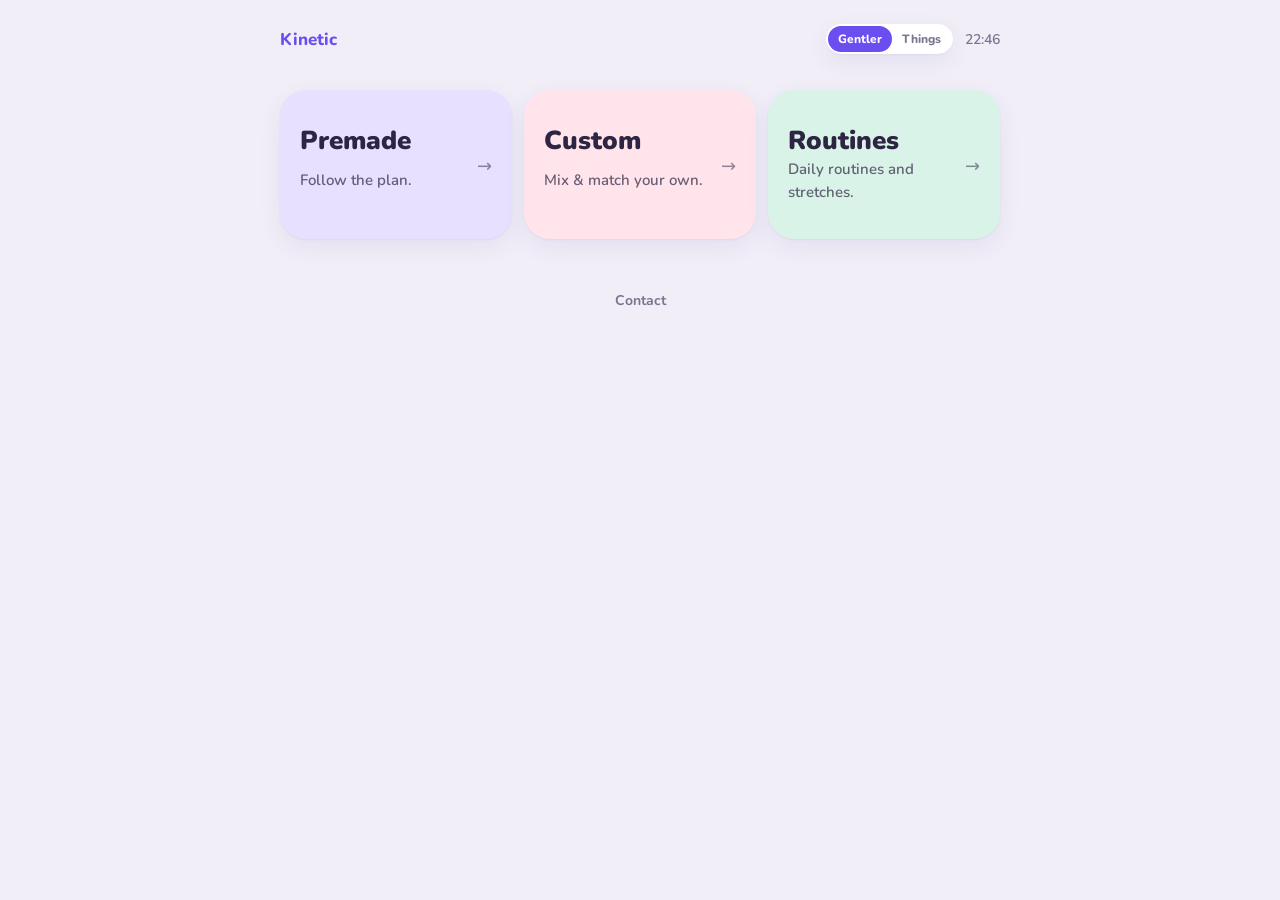
==== commit 0a5369d8: "add gentler and things themes, dark mode toggle and routine reset - add gentler (default) and things" ====
--- a/index.html
+++ b/index.html
@@ -3,17 +3,27 @@
   <head>
     <meta charset="UTF-8" />
     <meta name="viewport" content="width=device-width, initial-scale=1.0" />
-    <title>KINETIC</title>
+    <title>Kinetic</title>
     <link rel="preconnect" href="https://fonts.googleapis.com" />
     <link rel="preconnect" href="https://fonts.gstatic.com" crossorigin />
     <link rel="stylesheet" href="https://fonts.googleapis.com/css2?family=DM+Mono:wght@300;400;500&family=Syne:wght@700;800&display=swap" />
+    <link rel="stylesheet" href="https://fonts.googleapis.com/css2?family=Nunito:wght@500;600;700;800;900&display=swap" />
     <link rel="stylesheet" href="style.css" />
+    <link rel="stylesheet" href="theme-things.css" />
+    <link rel="stylesheet" href="theme-gentler.css" />
+    <script src="theme.js"></script>
     <link rel="icon" type="image/x-icon" href="kinetic.png" />
   </head>
   <body class="landing">
     <header>
-      <div class="logo">KINETIC</div>
-      <div id="clock">--:--</div>
+      <button type="button" class="logo" data-mode-toggle title="Toggle dark mode">Kinetic</button>
+      <div class="header-end">
+        <div class="theme-switch" role="group" aria-label="Theme">
+          <button type="button" data-theme-option="gentler">Gentler</button>
+          <button type="button" data-theme-option="things">Things</button>
+        </div>
+        <div id="clock">--:--</div>
+      </div>
     </header>
 
     <div class="container">
@@ -38,7 +48,7 @@
       </div>
     </div>
 
-    <button class="contact-btn" onclick="openContact()">contact</button>
+    <button class="contact-btn" onclick="openContact()">Contact</button>
 
     <div
       class="contact-overlay"
--- a/style.css
+++ b/style.css
@@ -1044,3 +1044,39 @@
   color: var(--accent);
   letter-spacing: 0.05em;
 }
+
+.header-end {
+  display: flex;
+  align-items: center;
+  gap: 12px;
+}
+
+.theme-switch {
+  display: inline-flex;
+  padding: 2px;
+  border: 1px solid var(--line);
+  border-radius: 8px;
+}
+
+.theme-switch button {
+  background: none;
+  border: none;
+  border-radius: 6px;
+  padding: 4px 8px;
+  font: inherit;
+  font-size: var(--fs-xs);
+  color: var(--muted);
+  cursor: pointer;
+}
+
+.theme-switch button.active {
+  background: var(--accent);
+  color: var(--on-accent);
+}
+
+button.logo {
+  background: none;
+  border: none;
+  padding: 0;
+  cursor: pointer;
+}
--- a/theme-things.css
+++ b/theme-things.css
@@ -0,0 +1,582 @@
+html[data-theme="things"] {
+  --bg: #ffffff;
+  --surface: #ffffff;
+  --mist: #f4f5f7;
+  --line: #e5e5ea;
+  --line-strong: #d1d1d6;
+  --line-hover: #c7c7cc;
+  --muted: #86868b;
+  --text: #1d1d1f;
+  --accent: #2a7af2;
+  --on-accent: #ffffff;
+  --done: #2a7af2;
+  --warn: #e5484d;
+  --warn-surface: #fff5f5;
+  --warn-border: #ffe0e0;
+  --warn-line: #ffe9e9;
+  --fs-xs: 13px;
+  --fs-sm: 14px;
+  --sys: -apple-system, BlinkMacSystemFont, "SF Pro Text", "Segoe UI", system-ui, sans-serif;
+}
+
+html[data-theme="things"] *,
+html[data-theme="things"] *::before,
+html[data-theme="things"] *::after {
+  font-family: var(--sys) !important;
+}
+
+html[data-theme="things"] body {
+  background: var(--bg);
+  color: var(--text);
+  -webkit-font-smoothing: antialiased;
+}
+
+html[data-theme="things"] header {
+  max-width: 560px;
+  border-bottom: none;
+  padding: 24px 0 8px;
+  margin-bottom: 12px;
+  align-items: center;
+}
+
+html[data-theme="things"] .container,
+html[data-theme="things"] body.landing .container,
+html[data-theme="things"] body.landing header {
+  max-width: 560px;
+}
+
+html[data-theme="things"] .logo {
+  font-size: 15px;
+  font-weight: 600;
+  letter-spacing: 0;
+  color: var(--muted);
+}
+
+html[data-theme="things"] #clock {
+  font-size: 13px;
+  letter-spacing: 0;
+  font-variant-numeric: tabular-nums;
+}
+
+html[data-theme="things"] .back-btn {
+  color: var(--accent);
+  font-size: 22px;
+}
+
+html[data-theme="things"] .slot-label {
+  font-size: 14px;
+  letter-spacing: 0;
+  text-transform: none;
+  color: var(--muted);
+  margin-bottom: 4px;
+}
+
+html[data-theme="things"] .slot-title {
+  font-size: 32px;
+  font-weight: 700;
+  letter-spacing: -0.02em;
+  color: var(--text);
+  margin-bottom: 4px;
+}
+
+html[data-theme="things"] .tabs {
+  gap: 2px;
+  padding: 2px;
+  background: var(--mist);
+  border-radius: 9px;
+  margin: 20px 0 24px;
+}
+
+html[data-theme="things"] .tab {
+  border: none;
+  background: transparent;
+  border-radius: 7px;
+  font-size: 13px;
+  font-weight: 500;
+  letter-spacing: 0;
+  color: var(--text);
+  padding: 7px 4px;
+}
+
+html[data-theme="things"] .tab:hover {
+  color: var(--text);
+  background: rgba(0, 0, 0, 0.03);
+}
+
+html[data-theme="things"] .tab.active {
+  background: #fff;
+  color: var(--text);
+  font-weight: 600;
+  box-shadow: 0 1px 3px rgba(0, 0, 0, 0.12), 0 0 0 0.5px rgba(0, 0, 0, 0.06);
+}
+
+html[data-theme="things"] .progress-wrap {
+  margin-bottom: 20px;
+}
+
+html[data-theme="things"] .progress-bar {
+  height: 4px;
+  background: var(--mist);
+}
+
+html[data-theme="things"] .progress-text {
+  font-size: 13px;
+}
+
+html[data-theme="things"] .block {
+  margin-bottom: 0;
+}
+
+html[data-theme="things"] .ex {
+  background: transparent;
+  border: none;
+  border-radius: 8px;
+}
+
+html[data-theme="things"] .ex:hover {
+  background: var(--mist);
+}
+
+html[data-theme="things"] .ex-rehab,
+html[data-theme="things"] .ex-custom {
+  border-left: none;
+}
+
+html[data-theme="things"] .ex.done {
+  opacity: 1;
+}
+
+html[data-theme="things"] .ex.done .ex-head {
+  text-decoration: none;
+}
+
+html[data-theme="things"] .ex.done .ex-name,
+html[data-theme="things"] .ex.done .ex-spec,
+html[data-theme="things"] .ex.done .ex-notes {
+  color: var(--muted);
+}
+
+html[data-theme="things"] .ex-head {
+  padding: 10px 8px 10px 12px;
+  gap: 10px;
+}
+
+html[data-theme="things"] .ex-head:hover .ex-name {
+  color: var(--text);
+}
+
+html[data-theme="things"] .ex-num {
+  display: none;
+}
+
+html[data-theme="things"] .ex-name {
+  font-size: 16px;
+  font-weight: 400;
+  letter-spacing: 0;
+}
+
+html[data-theme="things"] .ex-spec {
+  font-size: 14px;
+  color: var(--muted);
+  letter-spacing: 0;
+  font-variant-numeric: tabular-nums;
+}
+
+html[data-theme="things"] .ex-done-btn {
+  order: -1;
+  margin: -9px 0 -9px -9px;
+}
+
+html[data-theme="things"] .ex-done-btn::before {
+  inset: 11px;
+  border: 1.5px solid var(--line-hover);
+}
+
+html[data-theme="things"] .ex-done-btn:hover::before {
+  border-color: var(--accent);
+}
+
+html[data-theme="things"] .ex.done .ex-done-btn {
+  color: #fff;
+}
+
+html[data-theme="things"] .ex.done .ex-done-btn::before {
+  background: var(--accent);
+  border-color: var(--accent);
+}
+
+html[data-theme="things"] .ex-delete-btn {
+  opacity: 0;
+}
+
+html[data-theme="things"] .ex:hover .ex-delete-btn,
+html[data-theme="things"] .ex-delete-btn:focus-visible {
+  opacity: 0.6;
+}
+
+html[data-theme="things"] .drag-handle {
+  order: 10;
+  color: var(--muted);
+  opacity: 0;
+}
+
+html[data-theme="things"] .ex:hover .drag-handle {
+  opacity: 0.6;
+}
+
+html[data-theme="things"] .ex-notes {
+  font-size: 14px;
+  color: var(--muted);
+  letter-spacing: 0;
+  line-height: 1.45;
+  padding: 0 16px 12px 53px;
+}
+
+html[data-theme="things"] .section-header {
+  font-size: 15px;
+  font-weight: 600;
+  letter-spacing: 0;
+  text-transform: none;
+  color: var(--accent);
+  padding: 28px 12px 6px;
+  border-bottom: 1px solid var(--line);
+  margin-bottom: 4px;
+}
+
+html[data-theme="things"] .section-header.first {
+  padding-top: 4px;
+}
+
+html[data-theme="things"] .previous-divider,
+html[data-theme="things"] .session-divider {
+  font-size: 15px;
+  font-weight: 600;
+  letter-spacing: 0;
+  text-transform: none;
+  color: var(--muted);
+  border-top: none;
+  border-bottom: 1px solid var(--line);
+  padding: 28px 12px 6px;
+  margin: 0 0 4px;
+}
+
+html[data-theme="things"] .routines-divider {
+  padding-top: 4px;
+  color: var(--accent);
+}
+
+html[data-theme="things"] .ex-previous {
+  opacity: 1;
+}
+
+html[data-theme="things"] .ex-previous .ex-name,
+html[data-theme="things"] .ex-previous .ex-spec {
+  color: var(--muted);
+}
+
+html[data-theme="things"] .ex-previous .ex-head {
+  padding-left: 12px;
+}
+
+html[data-theme="things"] .ex-previous .ex-notes {
+  padding-left: 12px;
+  color: #aeaeb2;
+}
+
+html[data-theme="things"] .add-ex-btn,
+html[data-theme="things"] .reset-btn {
+  border: none;
+  background: transparent;
+  text-align: left;
+  color: var(--accent);
+  font-size: 15px;
+  letter-spacing: 0;
+  padding: 12px;
+  border-radius: 8px;
+}
+
+html[data-theme="things"] .add-ex-btn:hover,
+html[data-theme="things"] .reset-btn:hover {
+  background: var(--mist);
+  color: var(--accent);
+}
+
+html[data-theme="things"] .hidden-note {
+  font-size: 13px;
+  letter-spacing: 0;
+  text-align: left;
+  padding: 12px;
+}
+
+html[data-theme="things"] .avoid-block {
+  border: none;
+  background: var(--mist);
+  border-radius: 10px;
+}
+
+html[data-theme="things"] .avoid-label {
+  font-size: 13px;
+  font-weight: 600;
+  letter-spacing: 0;
+  text-transform: none;
+  color: var(--text);
+}
+
+html[data-theme="things"] .avoid-item {
+  font-size: 14px;
+  border-bottom-color: var(--line);
+}
+
+html[data-theme="things"] .routines {
+  grid-template-columns: 1fr;
+  gap: 0;
+  margin-bottom: 0;
+}
+
+html[data-theme="things"] .routine-card {
+  flex-direction: row;
+  align-items: baseline;
+  justify-content: space-between;
+  background: transparent;
+  border: none;
+  border-radius: 8px;
+  padding: 12px;
+}
+
+html[data-theme="things"] .routine-card:hover {
+  background: var(--mist);
+}
+
+html[data-theme="things"] .routine-name {
+  font-family: var(--sys);
+  font-size: 16px;
+  font-weight: 400;
+  color: var(--text);
+}
+
+html[data-theme="things"] .routine-count {
+  font-size: 14px;
+  letter-spacing: 0;
+}
+
+html[data-theme="things"] .empty-session {
+  font-size: 14px;
+  letter-spacing: 0;
+  text-align: left;
+  padding: 16px 12px;
+}
+
+html[data-theme="things"] .search-section {
+  border-top: none;
+  margin-top: 16px;
+}
+
+html[data-theme="things"] .filter-pill {
+  background: var(--mist);
+  border: none;
+  border-radius: 7px;
+  font-size: 13px;
+  letter-spacing: 0;
+  color: var(--text);
+}
+
+html[data-theme="things"] .filter-pill.active {
+  background: var(--accent);
+  color: #fff;
+}
+
+html[data-theme="things"] .search-input {
+  background: var(--mist);
+  border: none;
+  border-radius: 9px;
+  font-size: 15px;
+  padding: 10px 14px;
+}
+
+html[data-theme="things"] .search-input::placeholder {
+  font-size: 15px;
+}
+
+html[data-theme="things"] .results-count {
+  font-size: 13px;
+  letter-spacing: 0;
+}
+
+html[data-theme="things"] .result-item {
+  background: transparent;
+  border: none;
+  border-bottom: 1px solid var(--line);
+  border-radius: 0;
+  margin-bottom: 0;
+  padding: 11px 8px;
+}
+
+html[data-theme="things"] .result-item:hover {
+  background: var(--mist);
+}
+
+html[data-theme="things"] .result-name {
+  font-size: 15px;
+  font-weight: 400;
+}
+
+html[data-theme="things"] .result-muscle {
+  font-size: 13px;
+  letter-spacing: 0;
+}
+
+html[data-theme="things"] .result-add {
+  border-color: var(--accent);
+  color: var(--accent);
+}
+
+html[data-theme="things"] .landing-cards {
+  gap: 0;
+}
+
+html[data-theme="things"] .landing-card {
+  background: transparent;
+  border: none;
+  border-bottom: 1px solid var(--line);
+  border-radius: 0;
+  padding: 18px 8px;
+}
+
+html[data-theme="things"] .landing-card:hover {
+  background: var(--mist);
+}
+
+html[data-theme="things"] .card-title {
+  font-family: var(--sys);
+  font-size: 20px;
+  font-weight: 600;
+  color: var(--text);
+  letter-spacing: -0.01em;
+}
+
+html[data-theme="things"] .card-desc {
+  font-size: 15px;
+}
+
+html[data-theme="things"] .card-arrow {
+  color: var(--line-hover);
+  opacity: 1;
+}
+
+@media (min-width: 640px) {
+  html[data-theme="things"] body.landing .container,
+html[data-theme="things"] body.landing header {
+    max-width: 560px;
+  }
+  html[data-theme="things"] .landing-cards {
+    flex-direction: column;
+  }
+  html[data-theme="things"] .landing-card {
+    flex-direction: row;
+    align-items: center;
+    padding: 18px 8px;
+  }
+  html[data-theme="things"] .card-title {
+    font-size: 20px;
+    margin-bottom: 0;
+  }
+  html[data-theme="things"] .card-arrow {
+    position: static;
+    margin-left: auto;
+  }
+}
+
+html[data-theme="things"] .contact-btn {
+  font-size: 13px;
+  letter-spacing: 0;
+  text-transform: none;
+}
+
+html[data-theme="things"] .contact-title {
+  font-family: var(--sys);
+  color: var(--text);
+}
+
+html[data-theme="things"] .contact-submit {
+  color: #fff;
+}
+
+@media (max-width: 480px) {
+  html[data-theme="things"] .ex-head {
+    grid-template-columns: auto 1fr auto auto;
+    grid-template-areas:
+      "done name del handle"
+      "done spec del handle";
+  }
+  html[data-theme="things"] .ex-notes {
+    padding-left: 53px;
+  }
+}
+
+html[data-theme="things"] .landing-card {
+  display: grid;
+  grid-template-columns: 1fr auto;
+  column-gap: 16px;
+  row-gap: 4px;
+}
+
+html[data-theme="things"] .landing-card .card-title,
+html[data-theme="things"] .landing-card .card-desc {
+  grid-column: 1;
+  margin: 0;
+}
+
+html[data-theme="things"] .landing-card .card-arrow {
+  grid-column: 2;
+  grid-row: 1 / span 2;
+  align-self: center;
+  position: static;
+  margin: 0;
+}
+
+html[data-theme="things"] .theme-switch {
+  border: none;
+  background: var(--mist);
+  border-radius: 8px;
+}
+
+html[data-theme="things"] .theme-switch button {
+  font-size: 12px;
+  font-weight: 500;
+  color: var(--text);
+  padding: 4px 9px;
+}
+
+html[data-theme="things"] .theme-switch button.active {
+  background: #fff;
+  color: var(--text);
+  box-shadow: 0 1px 2px rgba(0, 0, 0, 0.12);
+}
+
+html[data-theme="things"][data-mode="dark"] {
+  color-scheme: dark;
+  --bg: #1e1e20;
+  --surface: #1e1e20;
+  --mist: #2c2c2e;
+  --line: #38383a;
+  --line-strong: #48484a;
+  --line-hover: #5a5a5e;
+  --muted: #98989d;
+  --text: #f2f2f7;
+  --accent: #4c8ff7;
+  --done: #4c8ff7;
+  --warn-surface: #2e1c1d;
+  --warn-border: #4a2527;
+  --warn-line: #3a2223;
+}
+html[data-theme="things"][data-mode="dark"] .tab:hover {
+  background: rgba(255, 255, 255, 0.05);
+}
+html[data-theme="things"][data-mode="dark"] .tab.active,
+html[data-theme="things"][data-mode="dark"] .theme-switch button.active {
+  background: #48484a;
+  box-shadow: 0 1px 2px rgba(0, 0, 0, 0.4);
+}
+html[data-theme="things"][data-mode="dark"] .ex-previous .ex-notes {
+  color: #6e6e73;
+}
--- a/theme-gentler.css
+++ b/theme-gentler.css
@@ -0,0 +1,649 @@
+html[data-theme="gentler"] {
+  --bg: #f1eef8;
+  --surface: #ffffff;
+  --tint: #e9e3f8;
+  --line: #e4ddf3;
+  --line-strong: #d6cdee;
+  --line-hover: #c4b8e6;
+  --muted: #7c7491;
+  --text: #2d2541;
+  --accent: #6c4df0;
+  --accent-soft: #ece6ff;
+  --mint: #3fbf8f;
+  --mint-soft: #ddf5ea;
+  --on-accent: #ffffff;
+  --done: #3fbf8f;
+  --warn: #e0577a;
+  --warn-surface: #fff0f4;
+  --warn-border: #ffd9e3;
+  --warn-line: #ffe6ec;
+  --fs-xs: 13px;
+  --fs-sm: 15px;
+  --round: ui-rounded, "SF Pro Rounded", "Nunito", system-ui, sans-serif;
+  --lift: 0 1px 2px rgba(60, 40, 130, 0.05), 0 8px 24px rgba(60, 40, 130, 0.07);
+}
+
+html[data-theme="gentler"] *,
+html[data-theme="gentler"] *::before,
+html[data-theme="gentler"] *::after {
+  font-family: var(--round) !important;
+}
+
+html[data-theme="gentler"] body {
+  background: var(--bg);
+  color: var(--text);
+  -webkit-font-smoothing: antialiased;
+}
+
+html[data-theme="gentler"] header {
+  border-bottom: none;
+  padding: 24px 0 8px;
+  margin-bottom: 8px;
+  align-items: center;
+}
+
+html[data-theme="gentler"] .logo {
+  font-family: var(--round);
+  font-size: 17px;
+  font-weight: 800;
+  letter-spacing: 0;
+  color: var(--accent);
+}
+
+html[data-theme="gentler"] #clock {
+  font-size: 14px;
+  font-weight: 600;
+  letter-spacing: 0;
+  color: var(--muted);
+}
+
+html[data-theme="gentler"] .back-btn {
+  display: inline-grid;
+  place-items: center;
+  width: 36px;
+  height: 36px;
+  border-radius: 50%;
+  background: var(--surface);
+  box-shadow: var(--lift);
+  color: var(--text);
+  font-size: 18px;
+  padding: 0;
+  margin-right: 8px;
+}
+
+html[data-theme="gentler"] .slot-label {
+  font-size: 15px;
+  font-weight: 600;
+  letter-spacing: 0;
+  text-transform: none;
+  color: var(--muted);
+  margin-bottom: 2px;
+}
+
+html[data-theme="gentler"] .slot-title {
+  font-family: var(--round);
+  font-size: 38px;
+  font-weight: 900;
+  letter-spacing: -0.01em;
+  color: var(--text);
+  margin-bottom: 18px;
+}
+
+html[data-theme="gentler"] .tabs {
+  gap: 6px;
+  margin-bottom: 20px;
+}
+
+html[data-theme="gentler"] .tab {
+  border: none;
+  background: var(--surface);
+  border-radius: 999px;
+  font-size: 14px;
+  font-weight: 700;
+  letter-spacing: 0;
+  color: var(--muted);
+  padding: 10px 4px;
+  box-shadow: var(--lift);
+}
+
+html[data-theme="gentler"] .tab:hover {
+  color: var(--text);
+}
+
+html[data-theme="gentler"] .tab.active {
+  background: var(--accent);
+  color: #fff;
+}
+
+html[data-theme="gentler"] .progress-wrap {
+  background: var(--surface);
+  border-radius: 20px;
+  padding: 16px 18px;
+  box-shadow: var(--lift);
+  margin-bottom: 20px;
+}
+
+html[data-theme="gentler"] .progress-bar {
+  height: 10px;
+  background: var(--tint);
+  border-radius: 999px;
+  margin-bottom: 8px;
+}
+
+html[data-theme="gentler"] .progress-fill {
+  background: linear-gradient(90deg, #6c4df0, #b36cf2 55%, #ff8fb1);
+  border-radius: 999px;
+}
+
+html[data-theme="gentler"] .progress-text {
+  font-size: 14px;
+  font-weight: 700;
+  color: var(--text);
+}
+
+html[data-theme="gentler"] .block {
+  margin-bottom: 10px;
+}
+
+html[data-theme="gentler"] .ex {
+  background: var(--surface);
+  border: none;
+  border-radius: 20px;
+  box-shadow: var(--lift);
+}
+
+html[data-theme="gentler"] .ex-rehab {
+  border-left: none;
+  box-shadow: inset 4px 0 0 #b9a8ff, var(--lift);
+}
+
+html[data-theme="gentler"] .ex-custom {
+  border-left: none;
+}
+
+html[data-theme="gentler"] .ex.done {
+  opacity: 1;
+  background: var(--mint-soft);
+  box-shadow: none;
+}
+
+html[data-theme="gentler"] .ex.done .ex-head {
+  text-decoration: none;
+}
+
+html[data-theme="gentler"] .ex.done .ex-name {
+  color: #2a7d5e;
+}
+
+html[data-theme="gentler"] .ex.done .ex-spec,
+html[data-theme="gentler"] .ex.done .ex-notes {
+  color: #5c9c83;
+}
+
+html[data-theme="gentler"] .ex-head {
+  padding: 16px 14px 16px 16px;
+}
+
+html[data-theme="gentler"] .ex-head:hover .ex-name {
+  color: var(--text);
+}
+
+html[data-theme="gentler"] .ex-num {
+  width: 26px;
+  height: 26px;
+  border-radius: 50%;
+  background: var(--accent-soft);
+  color: var(--accent);
+  font-size: 12px;
+  font-weight: 800;
+  display: grid;
+  place-items: center;
+}
+
+html[data-theme="gentler"] .ex-name {
+  font-size: 16px;
+  font-weight: 800;
+  letter-spacing: 0;
+}
+
+html[data-theme="gentler"] .ex-spec {
+  font-size: 14px;
+  font-weight: 700;
+  color: var(--accent);
+  letter-spacing: 0;
+}
+
+html[data-theme="gentler"] .ex-done-btn::before {
+  inset: 6px;
+  border: 2px solid var(--line-hover);
+}
+
+html[data-theme="gentler"] .ex-done-btn:hover::before {
+  border-color: var(--mint);
+}
+
+html[data-theme="gentler"] .ex.done .ex-done-btn {
+  color: #fff;
+  font-size: 14px;
+}
+
+html[data-theme="gentler"] .ex.done .ex-done-btn::before {
+  background: var(--mint);
+  border-color: var(--mint);
+}
+
+html[data-theme="gentler"] .ex-delete-btn {
+  opacity: 0.45;
+}
+
+html[data-theme="gentler"] .drag-handle {
+  color: var(--line-hover);
+  opacity: 1;
+}
+
+html[data-theme="gentler"] .ex-notes {
+  font-size: 14px;
+  font-weight: 500;
+  color: var(--muted);
+  letter-spacing: 0;
+  line-height: 1.5;
+  padding: 0 18px 16px 72px;
+}
+
+html[data-theme="gentler"] .section-header {
+  font-size: 19px;
+  font-weight: 900;
+  letter-spacing: 0;
+  text-transform: none;
+  color: var(--text);
+  padding: 26px 4px 10px;
+  border-bottom: none;
+  margin-bottom: 0;
+}
+
+html[data-theme="gentler"] .section-header.first {
+  padding-top: 4px;
+}
+
+html[data-theme="gentler"] .previous-divider,
+html[data-theme="gentler"] .session-divider {
+  font-size: 19px;
+  font-weight: 900;
+  letter-spacing: 0;
+  text-transform: none;
+  color: var(--text);
+  border: none;
+  padding: 26px 4px 10px;
+  margin: 0;
+}
+
+html[data-theme="gentler"] .previous-divider {
+  color: var(--muted);
+}
+
+html[data-theme="gentler"] .routines-divider {
+  padding-top: 4px;
+}
+
+html[data-theme="gentler"] .ex-previous {
+  opacity: 1;
+  background: transparent;
+  box-shadow: none;
+  border: 2px dashed var(--line-strong);
+}
+
+html[data-theme="gentler"] .ex-previous .ex-name {
+  color: var(--muted);
+}
+
+html[data-theme="gentler"] .ex-previous .ex-spec {
+  color: var(--muted);
+}
+
+html[data-theme="gentler"] .ex-previous .ex-notes {
+  padding-left: 16px;
+}
+
+html[data-theme="gentler"] .add-ex-btn {
+  border: 2px dashed var(--line-strong);
+  border-radius: 20px;
+  font-size: 14px;
+  font-weight: 700;
+  letter-spacing: 0;
+  color: var(--accent);
+  padding: 14px;
+}
+
+html[data-theme="gentler"] .add-ex-btn:hover {
+  border-color: var(--accent);
+}
+
+html[data-theme="gentler"] .reset-btn {
+  border: none;
+  border-radius: 999px;
+  background: var(--accent-soft);
+  color: var(--accent);
+  font-size: 14px;
+  font-weight: 800;
+  letter-spacing: 0;
+  padding: 14px;
+}
+
+html[data-theme="gentler"] .reset-btn:hover {
+  background: var(--tint);
+  color: var(--accent);
+}
+
+html[data-theme="gentler"] .hidden-note {
+  font-size: 14px;
+  font-weight: 700;
+  letter-spacing: 0;
+}
+
+html[data-theme="gentler"] .avoid-block {
+  border: none;
+  border-radius: 20px;
+  background: var(--warn-surface);
+}
+
+html[data-theme="gentler"] .avoid-label {
+  font-size: 15px;
+  font-weight: 800;
+  letter-spacing: 0;
+  text-transform: none;
+}
+
+html[data-theme="gentler"] .avoid-item {
+  font-size: 14px;
+  font-weight: 600;
+  color: var(--text);
+}
+
+html[data-theme="gentler"] .routines {
+  grid-template-columns: 1fr 1fr;
+  gap: 10px;
+}
+
+html[data-theme="gentler"] .routine-card {
+  border: none;
+  border-radius: 22px;
+  padding: 18px;
+  min-height: 108px;
+  justify-content: space-between;
+  box-shadow: var(--lift);
+}
+
+html[data-theme="gentler"] .routine-card:nth-child(4n + 1) {
+  background: #e7e0ff;
+}
+
+html[data-theme="gentler"] .routine-card:nth-child(4n + 2) {
+  background: #d9f3e8;
+}
+
+html[data-theme="gentler"] .routine-card:nth-child(4n + 3) {
+  background: #ffe4ec;
+}
+
+html[data-theme="gentler"] .routine-card:nth-child(4n + 4) {
+  background: #fff0d6;
+}
+
+html[data-theme="gentler"] .routine-card:hover {
+  border-color: transparent;
+  transform: translateY(-1px);
+}
+
+html[data-theme="gentler"] .routine-name {
+  font-family: var(--round);
+  font-size: 18px;
+  font-weight: 900;
+  color: var(--text);
+}
+
+html[data-theme="gentler"] .routine-count {
+  font-size: 13px;
+  font-weight: 700;
+  color: var(--text);
+  opacity: 0.6;
+}
+
+html[data-theme="gentler"] .empty-session {
+  font-size: 15px;
+  font-weight: 600;
+  letter-spacing: 0;
+  background: var(--surface);
+  border-radius: 20px;
+}
+
+html[data-theme="gentler"] .search-section {
+  border-top: none;
+  margin-top: 20px;
+}
+
+html[data-theme="gentler"] .filter-pill {
+  background: var(--surface);
+  border: none;
+  font-size: 14px;
+  font-weight: 700;
+  letter-spacing: 0;
+  box-shadow: var(--lift);
+}
+
+html[data-theme="gentler"] .filter-pill.active {
+  background: var(--accent);
+  color: #fff;
+}
+
+html[data-theme="gentler"] .search-input {
+  background: var(--surface);
+  border: none;
+  border-radius: 999px;
+  padding: 14px 20px;
+  font-size: 15px;
+  box-shadow: var(--lift);
+}
+
+html[data-theme="gentler"] .search-input::placeholder {
+  font-size: 15px;
+}
+
+html[data-theme="gentler"] .results-count {
+  font-size: 14px;
+  font-weight: 700;
+  letter-spacing: 0;
+}
+
+html[data-theme="gentler"] .result-item {
+  background: var(--surface);
+  border: none;
+  border-radius: 16px;
+  margin-bottom: 8px;
+  padding: 12px 16px;
+}
+
+html[data-theme="gentler"] .result-name {
+  font-size: 15px;
+  font-weight: 700;
+}
+
+html[data-theme="gentler"] .result-muscle {
+  font-size: 12px;
+  font-weight: 800;
+  letter-spacing: 0;
+  color: var(--accent);
+  background: var(--accent-soft);
+  padding: 3px 10px;
+  border-radius: 999px;
+}
+
+html[data-theme="gentler"] .result-add {
+  border: none;
+  background: var(--accent);
+  color: #fff;
+  width: 28px;
+  height: 28px;
+}
+
+html[data-theme="gentler"] .result-item:hover .result-add {
+  color: #fff;
+}
+
+html[data-theme="gentler"] .landing-card {
+  border: none;
+  border-radius: 26px;
+  box-shadow: var(--lift);
+}
+
+html[data-theme="gentler"] .landing-card:nth-child(1) {
+  background: #e7e0ff;
+}
+
+html[data-theme="gentler"] .landing-card:nth-child(2) {
+  background: #ffe4ec;
+}
+
+html[data-theme="gentler"] .landing-card:nth-child(3) {
+  background: #d9f3e8;
+}
+
+html[data-theme="gentler"] .landing-card:hover {
+  border-color: transparent;
+}
+
+html[data-theme="gentler"] .card-title {
+  font-family: var(--round);
+  font-size: 26px;
+  font-weight: 900;
+  color: var(--text);
+}
+
+html[data-theme="gentler"] .card-desc {
+  font-size: 15px;
+  font-weight: 600;
+  color: var(--text);
+  opacity: 0.7;
+}
+
+html[data-theme="gentler"] .card-arrow {
+  color: var(--text);
+  opacity: 0.5;
+}
+
+html[data-theme="gentler"] .contact-btn {
+  font-size: 14px;
+  font-weight: 700;
+  letter-spacing: 0;
+  text-transform: none;
+}
+
+html[data-theme="gentler"] .contact-title {
+  font-family: var(--round);
+  color: var(--text);
+}
+
+html[data-theme="gentler"] .contact-submit {
+  border-radius: 999px;
+  color: #fff;
+}
+
+@media (max-width: 480px) {
+  html[data-theme="gentler"] .ex-notes {
+    padding-left: 70px;
+  }
+  html[data-theme="gentler"] .routine-card {
+    min-height: 96px;
+  }
+}
+
+@media (prefers-reduced-motion: reduce) {
+  html[data-theme="gentler"] .routine-card:hover {
+    transform: none;
+  }
+}
+
+html[data-theme="gentler"] .landing-card {
+  display: grid;
+  grid-template-columns: 1fr auto;
+  column-gap: 16px;
+  row-gap: 4px;
+}
+
+html[data-theme="gentler"] .landing-card .card-title,
+html[data-theme="gentler"] .landing-card .card-desc {
+  grid-column: 1;
+  margin: 0;
+}
+
+html[data-theme="gentler"] .landing-card .card-arrow {
+  grid-column: 2;
+  grid-row: 1 / span 2;
+  align-self: center;
+  position: static;
+  margin: 0;
+}
+
+html[data-theme="gentler"] .theme-switch {
+  border: none;
+  background: var(--surface);
+  border-radius: 999px;
+  box-shadow: var(--lift);
+}
+
+html[data-theme="gentler"] .theme-switch button {
+  font-size: 12px;
+  font-weight: 800;
+  border-radius: 999px;
+  padding: 5px 10px;
+}
+
+html[data-theme="gentler"] .theme-switch button.active {
+  background: var(--accent);
+  color: #fff;
+}
+
+html[data-theme="gentler"][data-mode="dark"] {
+  color-scheme: dark;
+  --bg: #17131f;
+  --surface: #231d30;
+  --tint: #2e2640;
+  --line: #342b47;
+  --line-strong: #43395a;
+  --line-hover: #5a4e78;
+  --muted: #a89fbd;
+  --text: #f1ecfb;
+  --accent: #8f78ff;
+  --accent-soft: #2f2650;
+  --mint: #4fd3a0;
+  --mint-soft: #183329;
+  --done: #4fd3a0;
+  --warn-surface: #2d1820;
+  --warn-border: #4a2533;
+  --warn-line: #3a1f2a;
+  --lift: 0 1px 2px rgba(0, 0, 0, 0.3), 0 8px 24px rgba(0, 0, 0, 0.25);
+}
+html[data-theme="gentler"][data-mode="dark"] .ex-rehab {
+  box-shadow: inset 4px 0 0 #6f5bd6, var(--lift);
+}
+html[data-theme="gentler"][data-mode="dark"] .ex.done .ex-name {
+  color: #7fe0b8;
+}
+html[data-theme="gentler"][data-mode="dark"] .ex.done .ex-spec,
+html[data-theme="gentler"][data-mode="dark"] .ex.done .ex-notes {
+  color: #64b896;
+}
+html[data-theme="gentler"][data-mode="dark"] .routine-card:nth-child(4n + 1),
+html[data-theme="gentler"][data-mode="dark"] .landing-card:nth-child(1) {
+  background: #2c2548;
+}
+html[data-theme="gentler"][data-mode="dark"] .routine-card:nth-child(4n + 2),
+html[data-theme="gentler"][data-mode="dark"] .landing-card:nth-child(3) {
+  background: #183329;
+}
+html[data-theme="gentler"][data-mode="dark"] .routine-card:nth-child(4n + 3),
+html[data-theme="gentler"][data-mode="dark"] .landing-card:nth-child(2) {
+  background: #3a1e2a;
+}
+html[data-theme="gentler"][data-mode="dark"] .routine-card:nth-child(4n + 4) {
+  background: #352a17;
+}
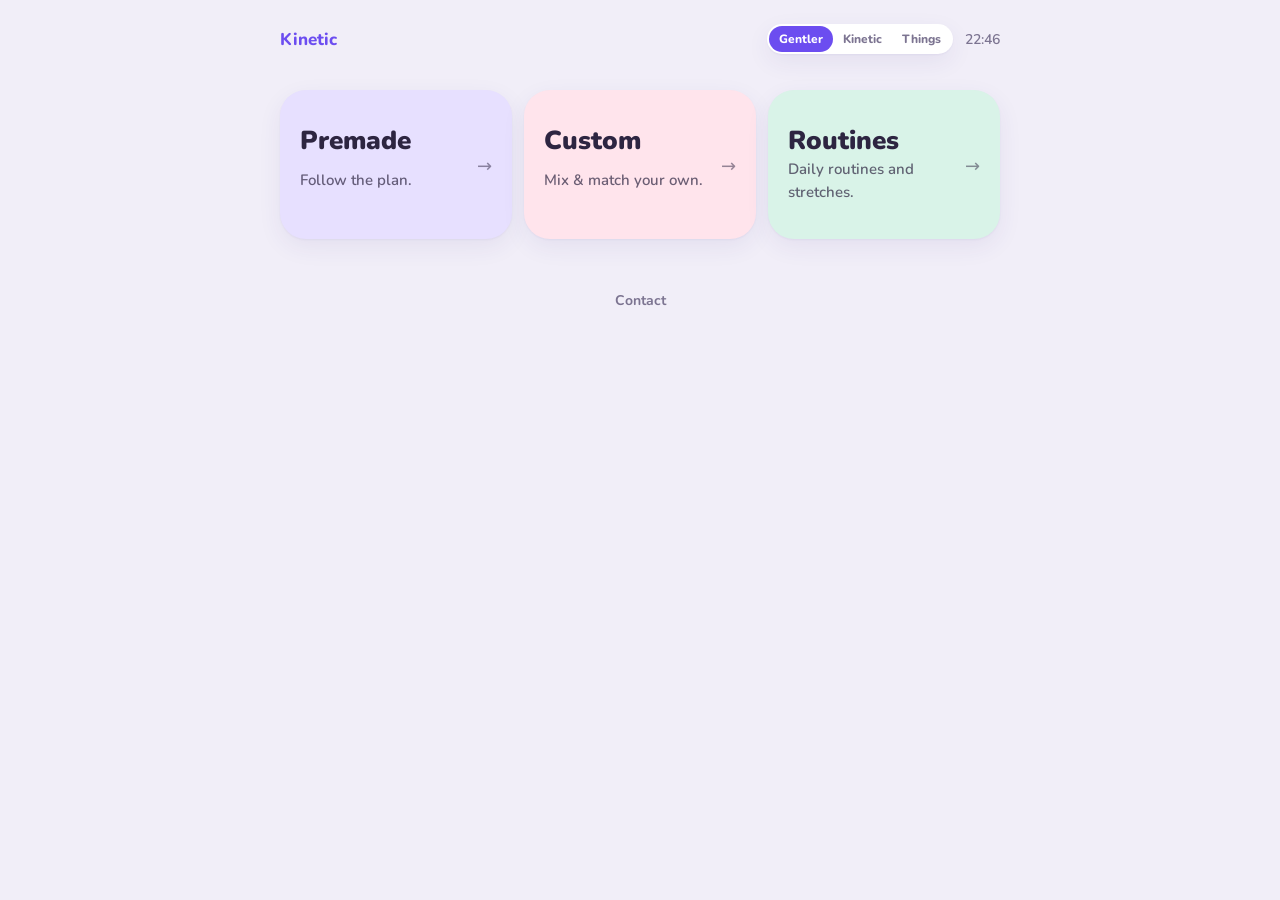
==== commit 5e00a8e2: "merge duplicate exercises and bring back the kinetic theme - keep one entry per exercise; an exercis" ====
--- a/index.html
+++ b/index.html
@@ -20,6 +20,7 @@
       <div class="header-end">
         <div class="theme-switch" role="group" aria-label="Theme">
           <button type="button" data-theme-option="gentler">Gentler</button>
+          <button type="button" data-theme-option="kinetic">Kinetic</button>
           <button type="button" data-theme-option="things">Things</button>
         </div>
         <div id="clock">--:--</div>
--- a/style.css
+++ b/style.css
@@ -1080,3 +1080,20 @@
   padding: 0;
   cursor: pointer;
 }
+
+html[data-theme="kinetic"] .logo {
+  text-transform: uppercase;
+}
+
+@media (max-width: 480px) {
+  html[data-theme="kinetic"] .logo {
+    font-size: 15px;
+    letter-spacing: 0.12em;
+  }
+}
+
+@media (max-width: 400px) {
+  #clock {
+    display: none;
+  }
+}
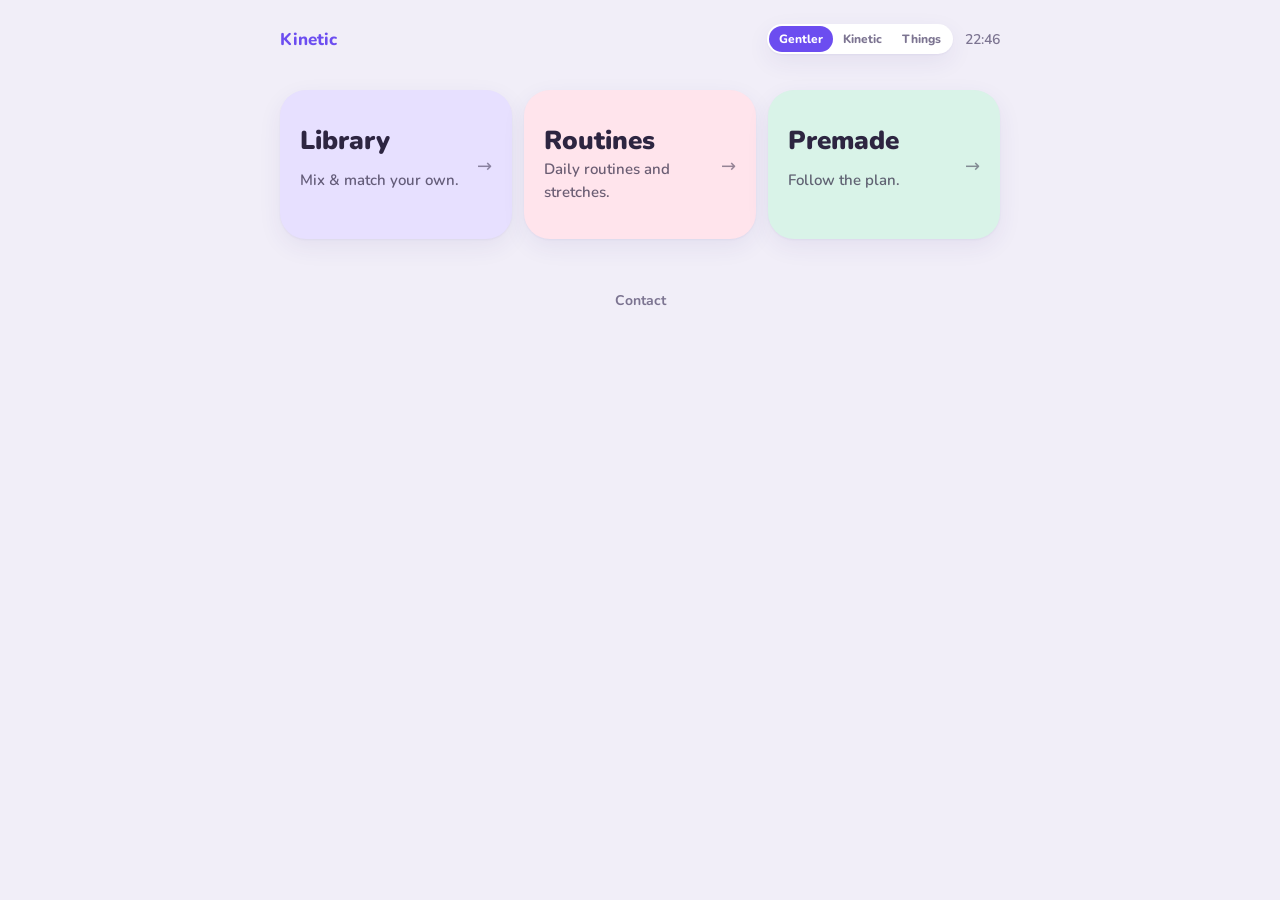
==== commit 64afa22c: "rebuild premade from current program, move rehab to routines, add stretch routines - landing order i" ====
--- a/index.html
+++ b/index.html
@@ -29,21 +29,21 @@
 
     <div class="container">
       <div class="landing-cards">
-        <a href="premade.html" class="landing-card">
-          <!-- <div class="card-eyebrow">PREMADE</div> -->
-          <div class="card-title">Premade</div>
-          <div class="card-desc">Follow the plan.</div>
-          <span class="card-arrow">→</span>
-        </a>
         <a href="builder.html" class="landing-card">
           <!-- <div class="card-eyebrow">BUILD</div> -->
-          <div class="card-title">Custom</div>
+          <div class="card-title">Library</div>
           <div class="card-desc">Mix &amp; match your own.</div>
           <span class="card-arrow">→</span>
         </a>
         <a href="routines.html" class="landing-card">
           <div class="card-title">Routines</div>
           <div class="card-desc">Daily routines and stretches.</div>
+          <span class="card-arrow">→</span>
+        </a>
+        <a href="premade.html" class="landing-card">
+          <!-- <div class="card-eyebrow">PREMADE</div> -->
+          <div class="card-title">Premade</div>
+          <div class="card-desc">Follow the plan.</div>
           <span class="card-arrow">→</span>
         </a>
       </div>
--- a/style.css
+++ b/style.css
@@ -1097,3 +1097,133 @@
     display: none;
   }
 }
+
+.ex-video {
+  display: inline-grid;
+  place-items: center;
+  width: 26px;
+  height: 26px;
+  margin: -4px 0 -4px 6px;
+  border-radius: 50%;
+  color: var(--muted);
+  font-size: 10px;
+  text-decoration: none;
+  vertical-align: middle;
+  border: 1px solid var(--line-strong);
+}
+
+.ex-video:hover {
+  color: var(--accent);
+  border-color: var(--accent);
+}
+
+.ex.done .ex-video {
+  opacity: 0.5;
+}
+
+.routine-last {
+  display: block;
+  margin-top: 2px;
+  opacity: 0.85;
+}
+
+.timer-bar {
+  position: fixed;
+  left: 50%;
+  bottom: 16px;
+  transform: translateX(-50%);
+  z-index: 50;
+  display: flex;
+  align-items: center;
+  gap: 6px;
+  padding: 6px 6px 6px 16px;
+  border-radius: 999px;
+  background: var(--surface);
+  border: 1px solid var(--line);
+  box-shadow: 0 6px 24px rgba(0, 0, 0, 0.18);
+}
+
+.timer-time {
+  min-width: 52px;
+  font-size: 18px;
+  font-weight: 600;
+  font-variant-numeric: tabular-nums;
+  color: var(--text);
+}
+
+.timer-btn {
+  border: none;
+  border-radius: 999px;
+  padding: 9px 14px;
+  font: inherit;
+  font-size: 14px;
+  font-weight: 600;
+  background: var(--line);
+  color: var(--text);
+  cursor: pointer;
+}
+
+.timer-main {
+  min-width: 82px;
+  background: var(--accent);
+  color: var(--on-accent);
+}
+
+body.has-timer {
+  padding-bottom: 96px;
+}
+
+.add-ex-results {
+  display: flex;
+  flex-direction: column;
+  gap: 4px;
+}
+
+.add-ex-option {
+  display: flex;
+  justify-content: space-between;
+  gap: 12px;
+  padding: 10px 12px;
+  background: none;
+  border: 1px solid var(--line);
+  border-radius: 8px;
+  color: var(--text);
+  font: inherit;
+  font-size: var(--fs-sm);
+  text-align: left;
+  cursor: pointer;
+}
+
+.add-ex-option:hover {
+  border-color: var(--accent);
+}
+
+.add-ex-option-spec,
+.add-ex-empty {
+  color: var(--muted);
+  font-size: var(--fs-xs);
+}
+
+.add-ex-row {
+  display: flex;
+  align-items: flex-end;
+  gap: 10px;
+}
+
+.add-ex-field {
+  display: flex;
+  flex-direction: column;
+  gap: 4px;
+  flex: 1;
+  color: var(--muted);
+  font-size: var(--fs-xs);
+}
+
+.add-ex-num {
+  font-size: 16px;
+}
+
+.add-ex-times {
+  padding-bottom: 8px;
+  color: var(--muted);
+}
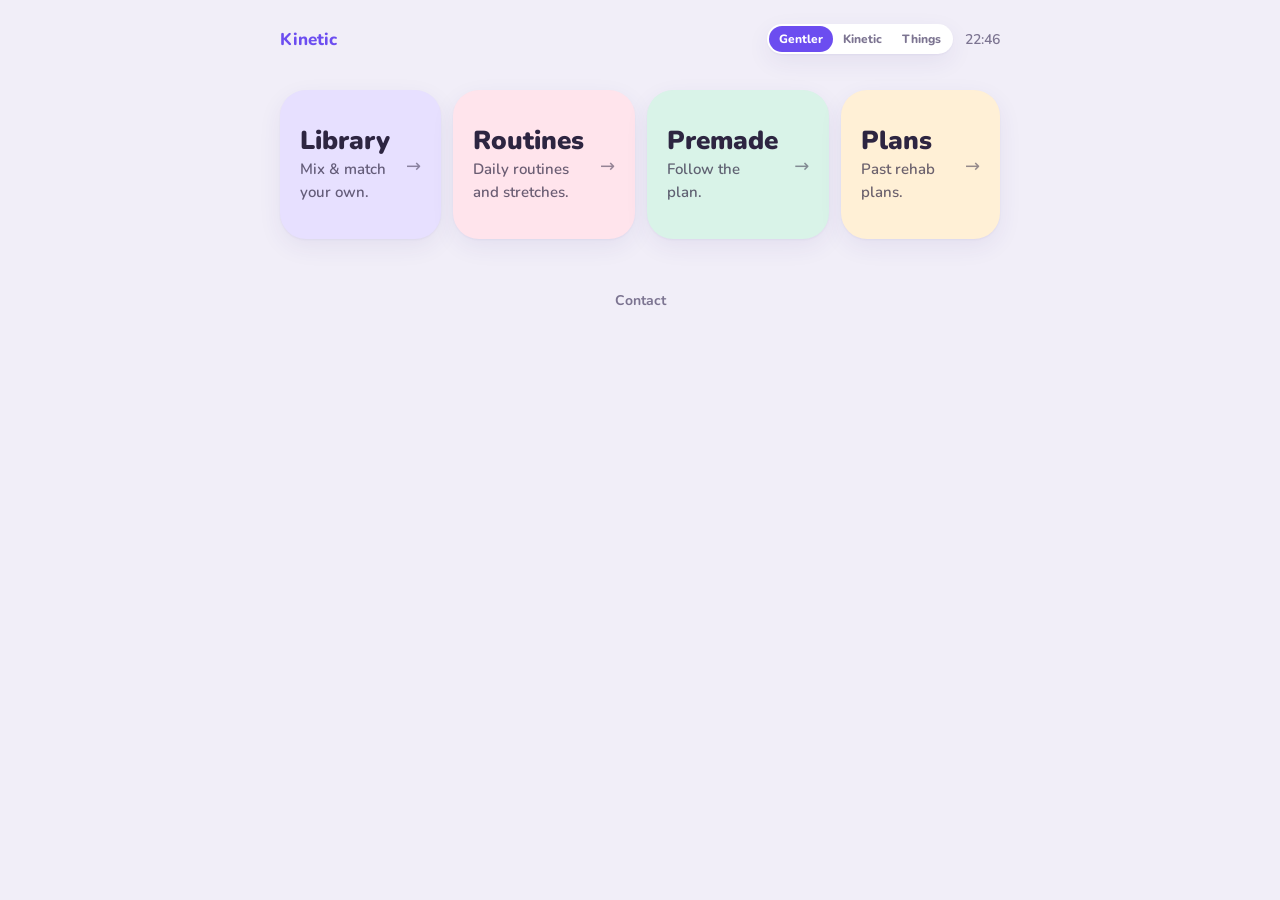
==== commit 6b10d129: "add a read-only plans page with the 8-week scapular plan - plans page shows the plan rules and five " ====
--- a/index.html
+++ b/index.html
@@ -44,6 +44,11 @@
           <!-- <div class="card-eyebrow">PREMADE</div> -->
           <div class="card-title">Premade</div>
           <div class="card-desc">Follow the plan.</div>
+          <span class="card-arrow">→</span>
+        </a>
+        <a href="plans.html" class="landing-card">
+          <div class="card-title">Plans</div>
+          <div class="card-desc">Past rehab plans.</div>
           <span class="card-arrow">→</span>
         </a>
       </div>
--- a/style.css
+++ b/style.css
@@ -1227,3 +1227,106 @@
   padding-bottom: 8px;
   color: var(--muted);
 }
+
+.plan-title {
+  font-size: 24px;
+  line-height: 1.2;
+  color: var(--text);
+  margin-bottom: 8px;
+}
+
+.plan-summary,
+.plan-note {
+  font-size: var(--fs-sm);
+  line-height: 1.5;
+  color: var(--muted);
+}
+
+.plan-rules {
+  margin: 16px 0 20px;
+  border: 1px solid var(--line);
+  border-radius: 12px;
+  background: var(--surface);
+}
+
+.plan-rule {
+  display: grid;
+  grid-template-columns: 96px 1fr;
+  gap: 12px;
+  padding: 10px 14px;
+  font-size: var(--fs-sm);
+  line-height: 1.45;
+  color: var(--text);
+  border-bottom: 1px solid var(--line);
+}
+
+.plan-rule:last-child {
+  border-bottom: none;
+}
+
+.plan-rule-name {
+  font-weight: 600;
+  color: var(--accent);
+}
+
+.plan-phase {
+  margin-bottom: 8px;
+  border: 1px solid var(--line);
+  border-radius: 12px;
+  background: var(--surface);
+}
+
+.plan-phase summary {
+  display: flex;
+  justify-content: space-between;
+  align-items: baseline;
+  gap: 12px;
+  padding: 14px 16px;
+  cursor: pointer;
+}
+
+.plan-phase-name {
+  font-size: 16px;
+  font-weight: 600;
+  color: var(--text);
+}
+
+.plan-phase-when {
+  flex-shrink: 0;
+  font-size: var(--fs-xs);
+  color: var(--muted);
+}
+
+.plan-row {
+  padding: 10px 16px;
+  border-top: 1px solid var(--line);
+}
+
+.plan-row-head {
+  display: flex;
+  justify-content: space-between;
+  gap: 12px;
+}
+
+.plan-row-name {
+  font-size: 15px;
+  color: var(--text);
+}
+
+.plan-row-spec {
+  flex-shrink: 0;
+  font-size: var(--fs-sm);
+  color: var(--accent);
+}
+
+.plan-row-note {
+  margin-top: 2px;
+  font-size: var(--fs-sm);
+  line-height: 1.45;
+  color: var(--muted);
+}
+
+.plan-note {
+  padding: 12px 16px;
+  border-top: 1px solid var(--line);
+}
--- a/theme-gentler.css
+++ b/theme-gentler.css
@@ -647,3 +647,11 @@
 html[data-theme="gentler"][data-mode="dark"] .routine-card:nth-child(4n + 4) {
   background: #352a17;
 }
+
+html[data-theme="gentler"] .landing-card:nth-child(4) {
+  background: #fff0d6;
+}
+
+html[data-theme="gentler"][data-mode="dark"] .landing-card:nth-child(4) {
+  background: #352a17;
+}
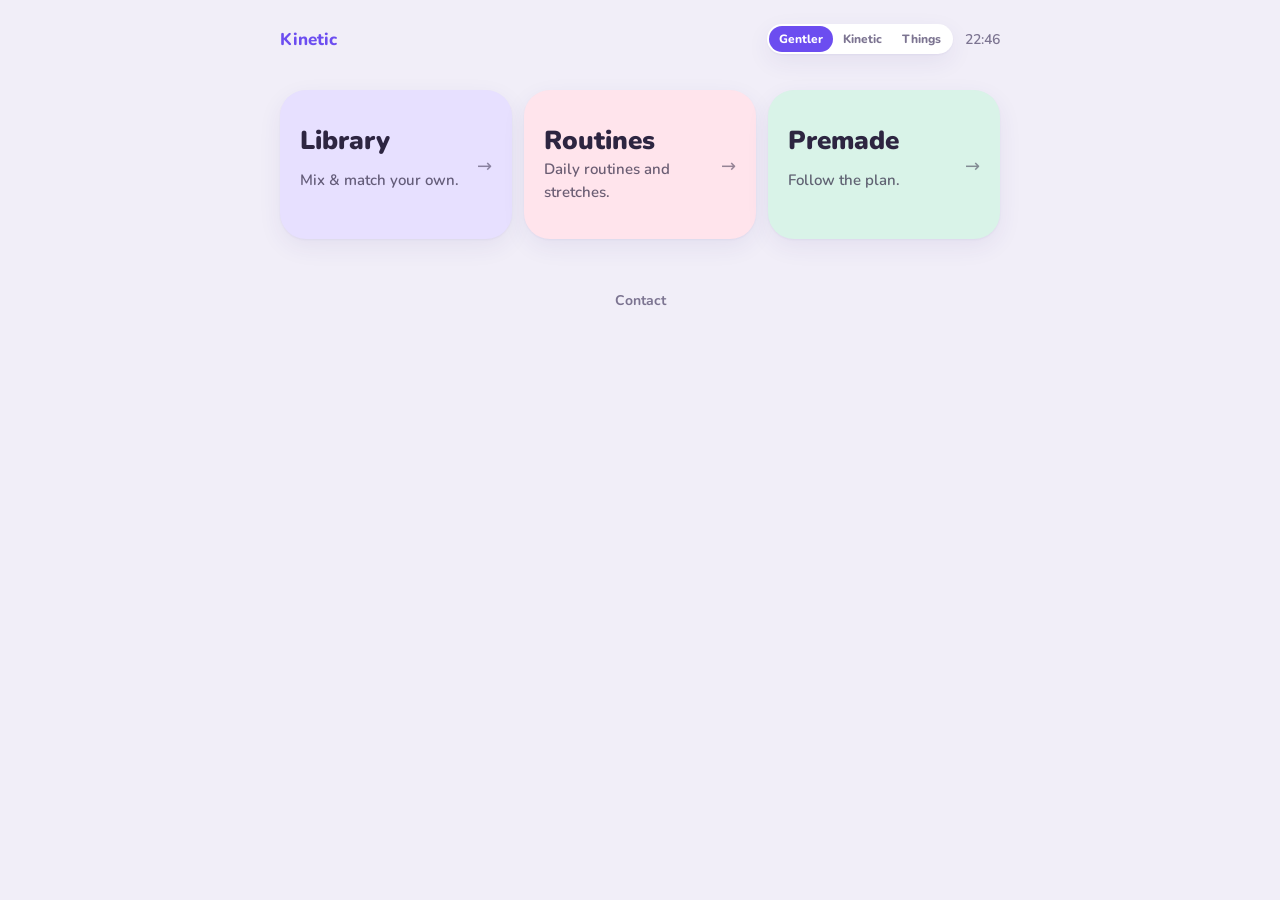
==== commit 5ebfa66e: "pin routines, archive knee rehab and move plans off the landing page - routines shows pinned cards f" ====
--- a/index.html
+++ b/index.html
@@ -44,11 +44,6 @@
           <!-- <div class="card-eyebrow">PREMADE</div> -->
           <div class="card-title">Premade</div>
           <div class="card-desc">Follow the plan.</div>
-          <span class="card-arrow">→</span>
-        </a>
-        <a href="plans.html" class="landing-card">
-          <div class="card-title">Plans</div>
-          <div class="card-desc">Past rehab plans.</div>
           <span class="card-arrow">→</span>
         </a>
       </div>
--- a/style.css
+++ b/style.css
@@ -1330,3 +1330,71 @@
   padding: 12px 16px;
   border-top: 1px solid var(--line);
 }
+
+.routine-cell {
+  position: relative;
+  display: flex;
+}
+
+.routine-cell .routine-card {
+  flex: 1;
+}
+
+.routine-pin {
+  position: absolute;
+  top: 6px;
+  right: 6px;
+  width: 34px;
+  height: 34px;
+  display: grid;
+  place-items: center;
+  border: none;
+  border-radius: 50%;
+  background: none;
+  color: var(--muted);
+  font-size: 15px;
+  line-height: 1;
+  cursor: pointer;
+}
+
+.routine-pin.pinned {
+  color: var(--accent);
+}
+
+.routines-toggle,
+.archive-link {
+  display: block;
+  width: 100%;
+  margin-top: 10px;
+  padding: 12px;
+  background: none;
+  border: 1px solid var(--line);
+  border-radius: 10px;
+  color: var(--muted);
+  font: inherit;
+  font-size: var(--fs-sm);
+  text-align: center;
+  text-decoration: none;
+  cursor: pointer;
+}
+
+.routines-toggle:hover,
+.archive-link:hover {
+  border-color: var(--accent);
+  color: var(--accent);
+}
+
+.archive-link {
+  margin-top: 28px;
+  border-style: dashed;
+}
+
+.page-title {
+  font-size: 24px;
+  color: var(--text);
+  margin-bottom: 16px;
+}
+
+.routine-cell:has(.routine-pin) .routine-card {
+  padding-right: 46px;
+}
--- a/theme-gentler.css
+++ b/theme-gentler.css
@@ -373,19 +373,19 @@
   box-shadow: var(--lift);
 }
 
-html[data-theme="gentler"] .routine-card:nth-child(4n + 1) {
+html[data-theme="gentler"] .routine-cell:nth-child(4n + 1) .routine-card {
   background: #e7e0ff;
 }
 
-html[data-theme="gentler"] .routine-card:nth-child(4n + 2) {
+html[data-theme="gentler"] .routine-cell:nth-child(4n + 2) .routine-card {
   background: #d9f3e8;
 }
 
-html[data-theme="gentler"] .routine-card:nth-child(4n + 3) {
+html[data-theme="gentler"] .routine-cell:nth-child(4n + 3) .routine-card {
   background: #ffe4ec;
 }
 
-html[data-theme="gentler"] .routine-card:nth-child(4n + 4) {
+html[data-theme="gentler"] .routine-cell:nth-child(4n + 4) .routine-card {
   background: #fff0d6;
 }
 
@@ -632,26 +632,18 @@
 html[data-theme="gentler"][data-mode="dark"] .ex.done .ex-notes {
   color: #64b896;
 }
-html[data-theme="gentler"][data-mode="dark"] .routine-card:nth-child(4n + 1),
+html[data-theme="gentler"][data-mode="dark"] .routine-cell:nth-child(4n + 1) .routine-card,
 html[data-theme="gentler"][data-mode="dark"] .landing-card:nth-child(1) {
   background: #2c2548;
 }
-html[data-theme="gentler"][data-mode="dark"] .routine-card:nth-child(4n + 2),
+html[data-theme="gentler"][data-mode="dark"] .routine-cell:nth-child(4n + 2) .routine-card,
 html[data-theme="gentler"][data-mode="dark"] .landing-card:nth-child(3) {
   background: #183329;
 }
-html[data-theme="gentler"][data-mode="dark"] .routine-card:nth-child(4n + 3),
+html[data-theme="gentler"][data-mode="dark"] .routine-cell:nth-child(4n + 3) .routine-card,
 html[data-theme="gentler"][data-mode="dark"] .landing-card:nth-child(2) {
   background: #3a1e2a;
 }
-html[data-theme="gentler"][data-mode="dark"] .routine-card:nth-child(4n + 4) {
+html[data-theme="gentler"][data-mode="dark"] .routine-cell:nth-child(4n + 4) .routine-card {
   background: #352a17;
 }
-
-html[data-theme="gentler"] .landing-card:nth-child(4) {
-  background: #fff0d6;
-}
-
-html[data-theme="gentler"][data-mode="dark"] .landing-card:nth-child(4) {
-  background: #352a17;
-}
